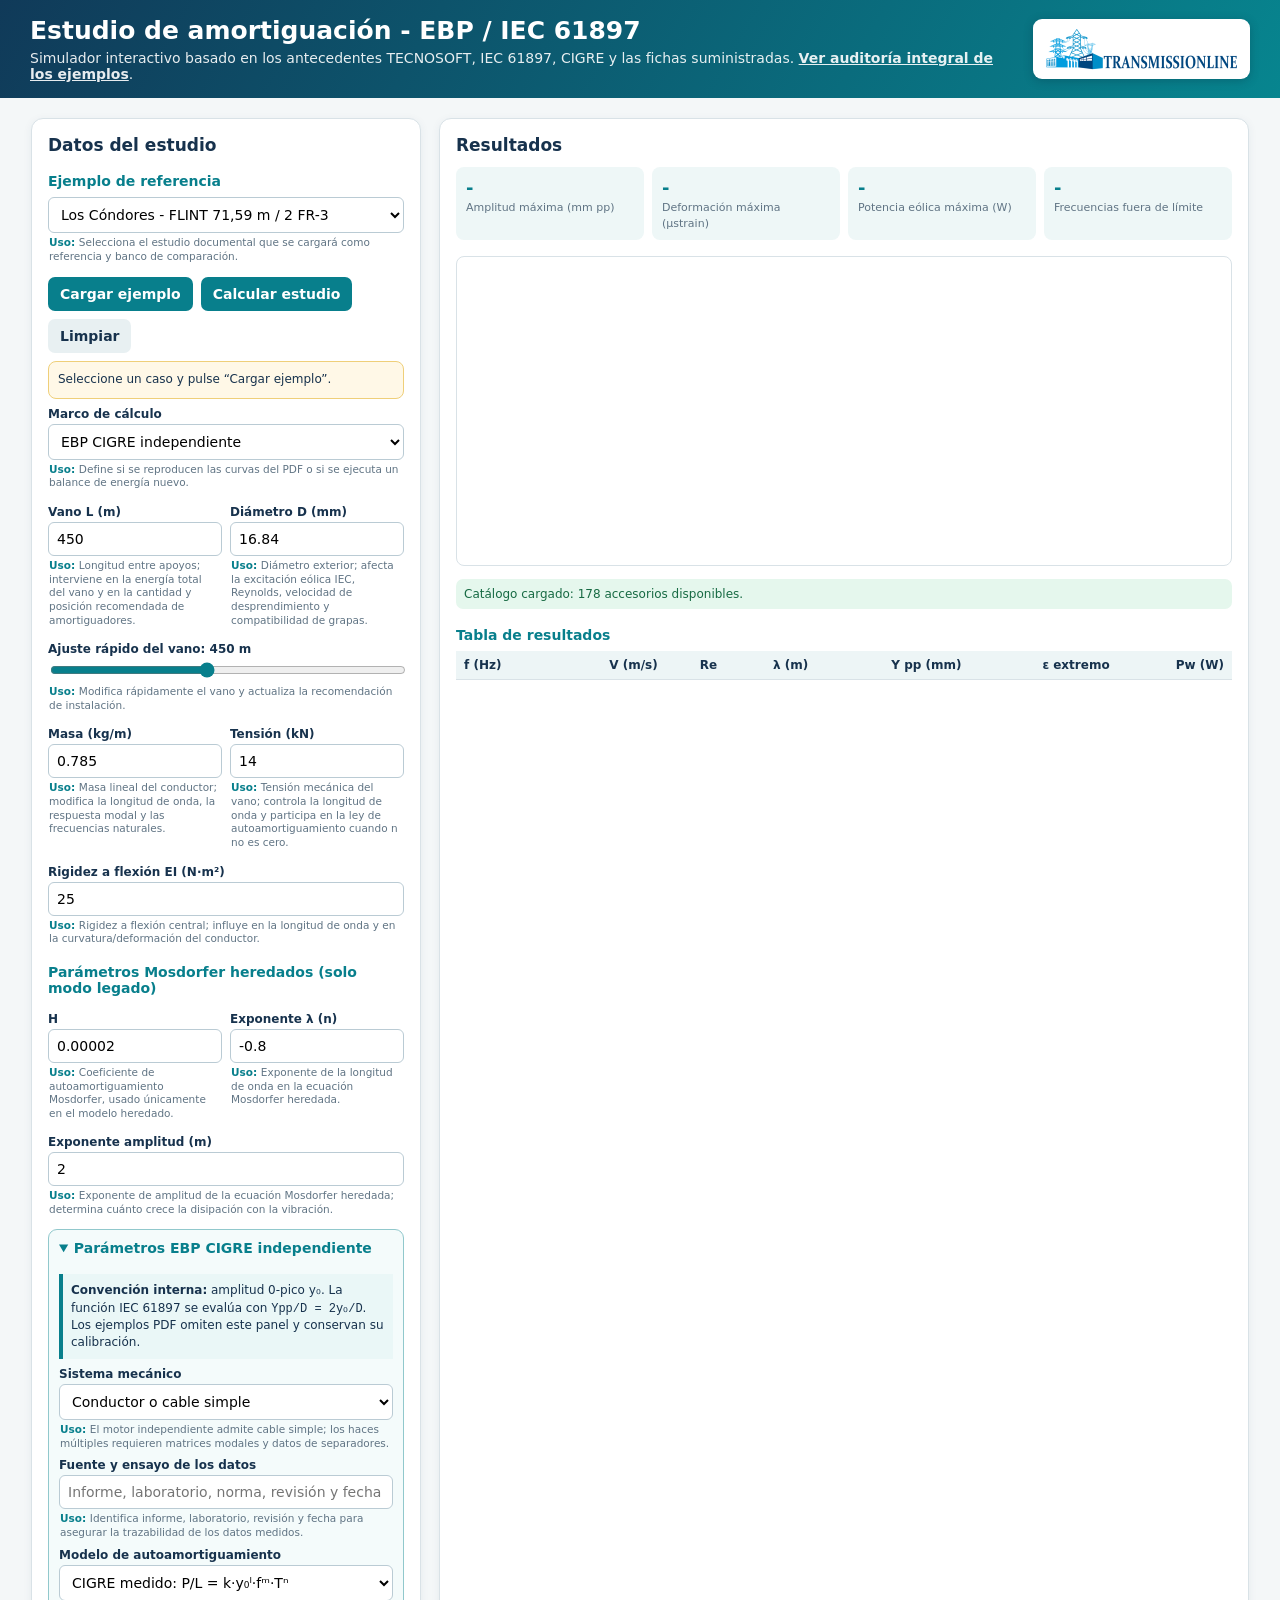
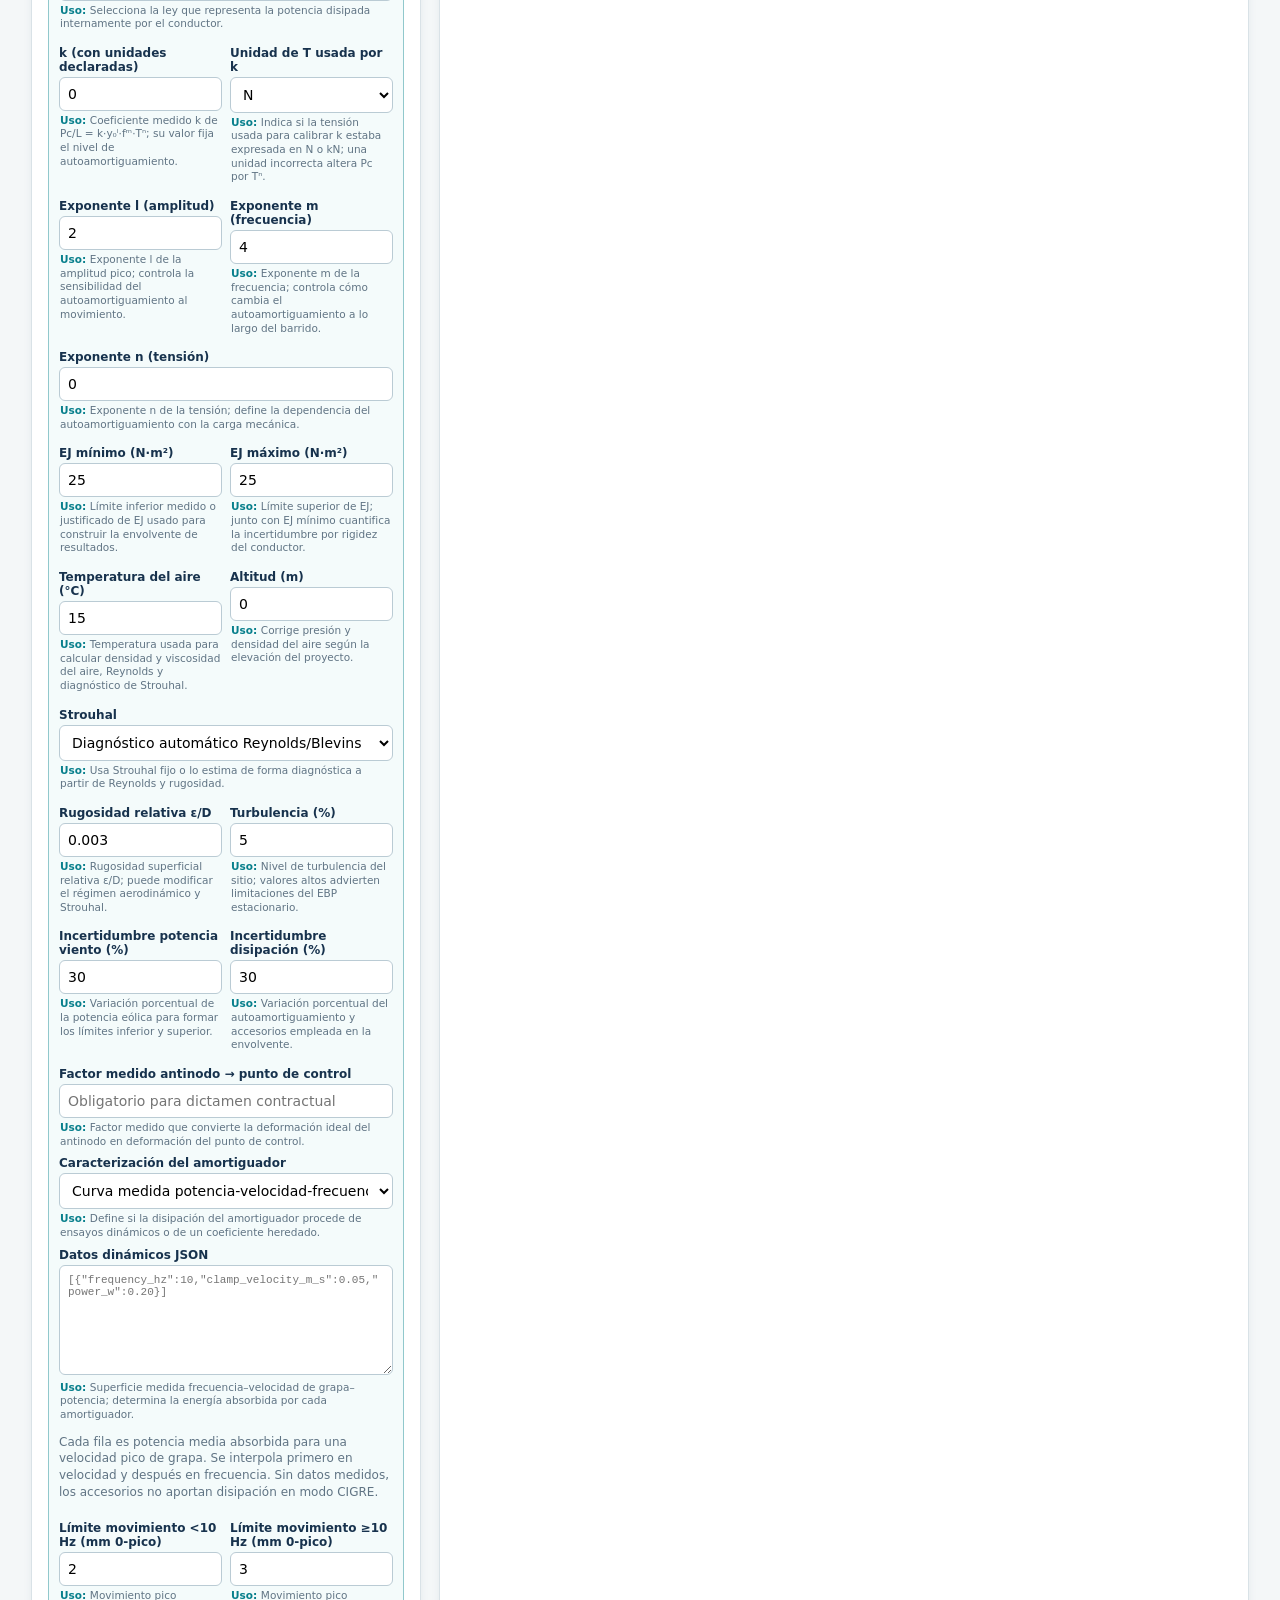
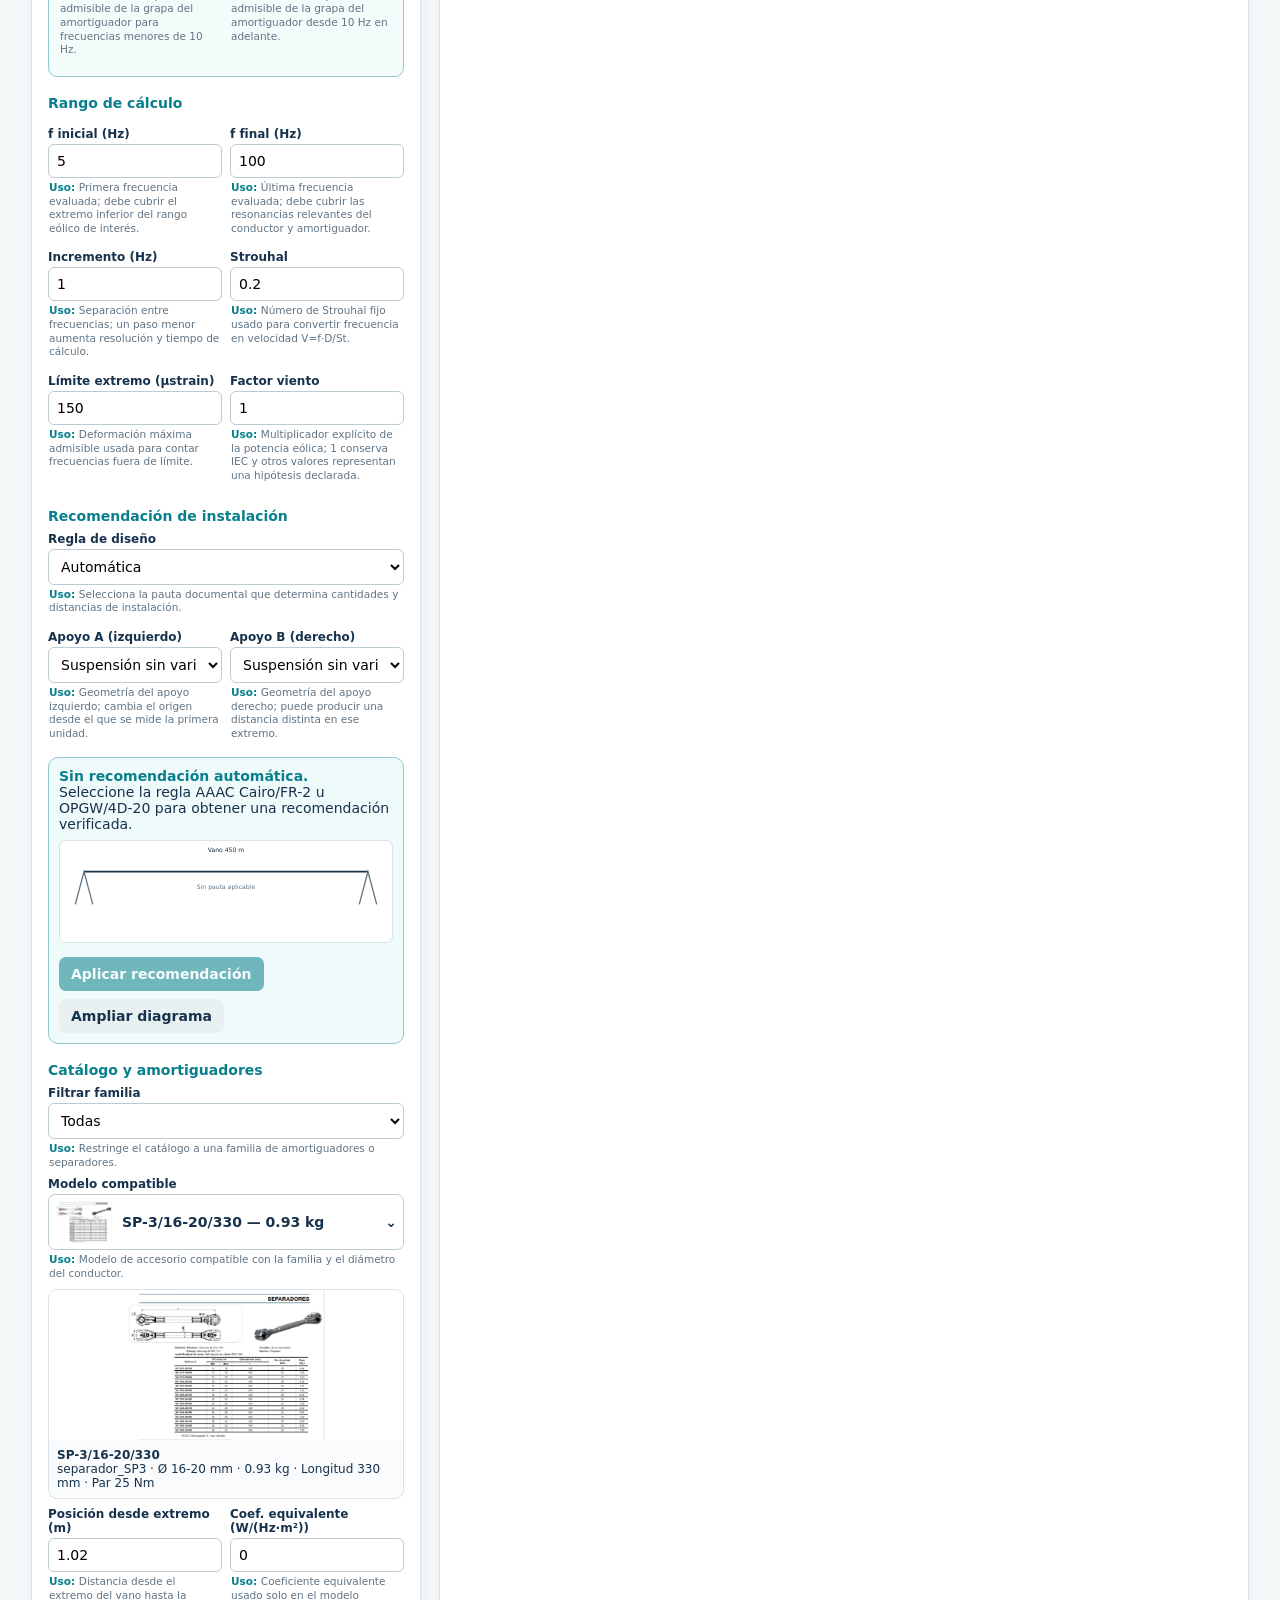
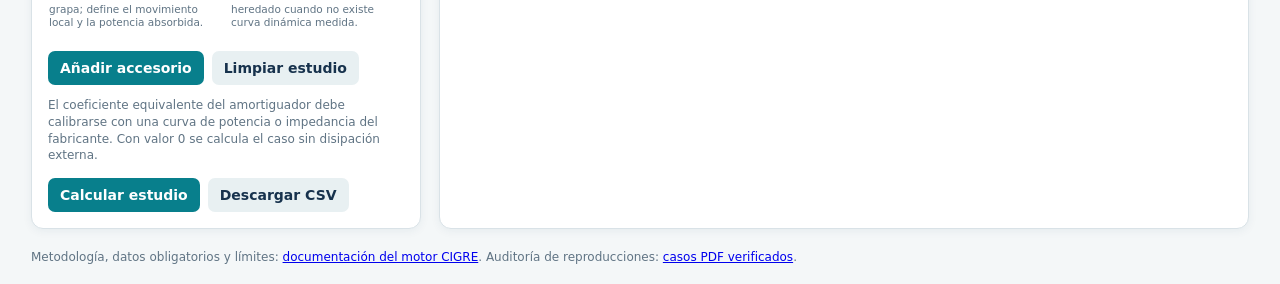
==== index.html @ 7676d9df "Añadir estudios ZTT y SAPREM de julio 2026" ====
<!doctype html>
<html lang="es">
<head>
  <meta charset="utf-8"><meta name="viewport" content="width=device-width,initial-scale=1">
  <link rel="icon" type="image/png" sizes="32x32" href="assets/transmissionline-favicon-100.png">
  <link rel="icon" type="image/png" sizes="192x192" href="assets/transmissionline-favicon-280.png">
  <link rel="apple-touch-icon" href="assets/transmissionline-favicon-280.png">
  <title>Estudio de amortiguación EBP</title>
  <style>
    :root{--ink:#17324d;--accent:#087f8c;--bg:#f4f7f8;--card:#fff;--line:#d9e2e7}*{box-sizing:border-box}body{margin:0;background:var(--bg);color:#17324d;font:14px system-ui,Segoe UI,sans-serif}header{background:linear-gradient(120deg,#103a59,#07858f);color:white;padding:16px 30px}.header-inner{display:flex;align-items:center;justify-content:space-between;gap:24px;max-width:1500px;margin:auto}.header-copy{min-width:0}.brand-link{display:flex;align-items:center;flex:0 0 auto;background:#fff;border-radius:9px;padding:9px 13px;box-shadow:0 2px 10px #06263a44;transition:transform .15s ease}.brand-link:hover{transform:translateY(-1px)}.brand-link img{display:block;width:191px;height:42px;object-fit:contain}h1{margin:0;font-size:25px}header p{margin:5px 0 0;opacity:.9}.wrap{max-width:1250px;margin:20px auto;padding:0 16px}.grid{display:grid;grid-template-columns:390px 1fr;gap:18px}.card{background:var(--card);border:1px solid var(--line);border-radius:12px;padding:16px;box-shadow:0 2px 10px #103a5910}h2{font-size:17px;margin:0 0 12px;color:var(--ink)}h3{font-size:14px;margin:18px 0 8px;color:var(--accent)}label{display:block;font-size:12px;font-weight:600;margin:8px 0 3px}input,select,button,textarea{font:inherit}input,select,textarea{width:100%;padding:8px;border:1px solid #bacbd4;border-radius:6px;background:white}textarea{min-height:110px;resize:vertical;font-family:ui-monospace,Consolas,monospace;font-size:11px}input[type=range]{padding:0;accent-color:var(--accent)}button{border:0;border-radius:7px;background:var(--accent);color:white;padding:9px 12px;cursor:pointer;font-weight:600}button:hover{filter:brightness(.94)}button:disabled{opacity:.55;cursor:not-allowed}button.secondary{background:#e8f0f2;color:var(--ink)}button.danger{background:#b33b45}.row{display:grid;grid-template-columns:1fr 1fr;gap:8px}.actions{display:flex;gap:8px;flex-wrap:wrap;margin-top:14px}.hint{font-size:12px;color:#607484;line-height:1.4}.reference-box{border:1px solid #efcf79;background:#fff8e7;border-radius:8px;padding:9px;margin-top:8px;font-size:12px;line-height:1.45}.engine{margin:12px 0;border:1px solid #91c8cc;border-radius:9px;background:#f4fbfb}.engine>summary{cursor:pointer;padding:10px;font-weight:700;color:#087f8c}.engine-body{padding:0 10px 12px}.engine-note{border-left:4px solid #087f8c;background:#eaf7f7;padding:8px;margin:8px 0;font-size:12px;line-height:1.4}.recommendation{border:1px solid #91c8cc;background:#effafa;border-radius:10px;padding:10px;margin:10px 0}.recommendation svg{display:block;width:100%;height:auto;background:white;border:1px solid var(--line);border-radius:7px}.recommendation strong{color:var(--accent)}.diagram-viewport{overflow:auto;background:white;border:1px solid var(--line);border-radius:7px;margin-top:8px}.diagram-viewport svg{border:0;margin:0;transform-origin:top left}.zoom-dialog{width:min(1100px,96vw);height:min(760px,92vh);border:0;border-radius:12px;padding:14px;box-shadow:0 20px 70px #0007}.zoom-dialog::backdrop{background:#102a3ccc}.zoom-toolbar{display:flex;gap:8px;align-items:center;margin-bottom:10px}.zoom-toolbar span{margin-left:auto;font-weight:700}.zoom-stage{height:calc(100% - 54px);overflow:auto;border:1px solid var(--line);background:#f7fafb}.zoom-stage svg{width:900px;height:auto;transform-origin:top left;background:white}.hidden-select{position:absolute!important;width:1px!important;height:1px!important;overflow:hidden;clip:rect(0,0,0,0);white-space:nowrap}.catalog-picker{position:relative}.catalog-toggle{width:100%;display:flex;align-items:center;gap:9px;text-align:left;background:white;color:var(--ink);border:1px solid #bacbd4;padding:6px}.catalog-toggle img{width:58px;height:42px;object-fit:contain;border-radius:4px;background:#fff}.catalog-toggle span{flex:1;font-weight:600}.catalog-menu{position:absolute;z-index:20;left:0;right:0;top:100%;max-height:330px;overflow:auto;background:white;border:1px solid #9eb4bf;border-radius:8px;box-shadow:0 10px 30px #17324d33;margin-top:4px}.catalog-option{width:100%;display:grid;grid-template-columns:72px 1fr;gap:8px;align-items:center;text-align:left;background:white;color:var(--ink);border-radius:0;border-bottom:1px solid var(--line);padding:7px}.catalog-option:hover{background:#edf7f7}.catalog-option img{width:72px;height:54px;object-fit:contain}.catalog-option small{display:block;color:#607484;font-weight:400}.catalog-preview{margin-top:9px;border:1px solid var(--line);border-radius:9px;overflow:hidden;background:#f9fbfc}.catalog-preview img{display:block;width:100%;height:150px;object-fit:contain;background:white}.catalog-preview div{padding:8px;font-size:12px}.damper{border:1px solid var(--line);border-radius:8px;padding:8px;margin:8px 0}.damper strong{display:block}.damper .row{grid-template-columns:1fr 1fr 32px;align-items:end}.damper button{padding:7px;background:#b33b45}.table-wrap{overflow:auto;max-height:360px}table{border-collapse:collapse;width:100%;font-size:12px}th,td{padding:7px 8px;border-bottom:1px solid var(--line);text-align:right;white-space:nowrap}th:first-child,td:first-child{text-align:left}th{background:#edf5f6;color:var(--ink);position:sticky;top:0}.metrics{display:grid;grid-template-columns:repeat(4,1fr);gap:8px;margin:0 0 16px}.metric{background:#eef7f7;border-radius:8px;padding:10px}.metric b{display:block;font-size:18px;color:#087f8c}.metric span{font-size:11px;color:#607484}.chart{width:100%;height:310px;border:1px solid var(--line);border-radius:8px;background:#fff}.status{font-size:12px;padding:8px;border-radius:7px;background:#fff5dc;color:#76510b;margin-top:10px}.ok{background:#e5f7ed;color:#176a43}.bad{background:#ffe9ea;color:#8d2530}@media(max-width:900px){.header-inner{align-items:flex-start}.brand-link img{width:150px;height:auto}.grid{grid-template-columns:1fr}.metrics{grid-template-columns:repeat(2,1fr)}}@media(max-width:650px){header{padding:14px 16px}.header-inner{flex-direction:column;gap:12px}.brand-link{align-self:flex-start}h1{font-size:21px}}
    .field-help{display:block;margin:3px 1px 7px;color:#607484;font-size:10.5px;font-weight:400;line-height:1.3}.field-help::before{content:"Uso: ";color:#087f8c;font-weight:700}
  </style>
</head>
<body>
<header><div class="header-inner"><div class="header-copy"><h1>Estudio de amortiguación - EBP / IEC 61897</h1><p>Simulador interactivo basado en los antecedentes TECNOSOFT, IEC 61897, CIGRE y las fichas suministradas. <a href="auditoria-ejemplos.html" style="color:white;font-weight:700">Ver auditoría integral de los ejemplos</a>.</p></div><a class="brand-link" href="https://transmissionline.cl/" target="_blank" rel="noopener" aria-label="Visitar Transmission Line"><img src="assets/transmissionline-logo.png" alt="Transmission Line"></a></div></header>
<main class="wrap"><div class="grid">
<section class="card">
  <h2>Datos del estudio</h2>
  <h3>Ejemplo de referencia</h3><select id="preset"><optgroup label="EC-90.0011 Rev.0 - Los Cóndores"><option value="ec0011-flint">Los Cóndores - FLINT 71,59 m / 2 FR-3</option><option value="ec0011-opgw">Los Cóndores - OPGW 72,03 m / 2 4D-20</option></optgroup><optgroup label="EC-90.0013 Rev.0 / AB - OPGW Ø12,8"><option value="opgw128-undamped">OPGW 12,8 - sin amortiguadores</option><option value="opgw128-250">OPGW 12,8 - vano 250 m / 2 4D-20</option><option value="opgw128-500">OPGW 12,8 - vano 500 m / 4 4D-20</option><option value="opgw128-schedule-rev0">OPGW 12,8 - Rev.0 / programa de 11 vanos</option><option value="opgw128-schedule">OPGW 12,8 - AB / programa de 5 vanos</option></optgroup><optgroup label="EA26-071314 - OPGW ZTT Ø13,4"><option value="monteaguila13-undamped">EA26-071314 - sin amortiguadores</option><option value="monteaguila13-207.3">EA26-071314 - vano 207,3 m / pauta instalada</option></optgroup><optgroup label="EA26-071313 - OPGW DNO-150172 Ø16,4"><option value="monteaguila-undamped">EA26-071313 - sin amortiguadores</option><option value="monteaguila-112">EA26-071313 - vano 112 m / pauta instalada</option></optgroup><optgroup label="EA26-071312 - Alumoweld 7N°8"><option value="ea26-071312">EA26-071312 - sin amortiguadores</option></optgroup><optgroup label="EA26-071311 - AAAC 1400 MCM dúplex"><option value="ea26-no-stockbridge">EA26-071311 - separadores, sin Stockbridge</option><option value="ea26-215">EA26-071311 - vano 215 m / sistema completo</option></optgroup><optgroup label="EC-90.0014 Rev.0 - AAAC FLINT"><option value="flint-undamped">FLINT - sin amortiguadores</option><option value="flint-350">FLINT - 350 m / 2 FR-3</option><option value="flint-schedule">FLINT - programa real de 35 vanos</option></optgroup><optgroup label="AAAC Cairo"><option value="cairo-undamped">AAAC Cairo - sin amortiguadores</option><option value="cairo-300">AAAC Cairo - 300 m / 2 FR-2</option><option value="cairo-550">AAAC Cairo - 550 m / 4 FR-2</option></optgroup><optgroup label="EA16-042811 - OPGW 14,3 mm"><option value="ea16-undamped">EA16 - condición sin amortiguadores</option><option value="ea16-350">EA16 - vano 350 m / suspensión-suspensión</option><option value="ea16-700">EA16 - vano 700 m / suspensión-suspensión</option><option value="ea16-1000">EA16 - vano 1000 m / suspensión-suspensión</option></optgroup></select><div class="actions"><button type="button" id="loadPreset" disabled>Cargar ejemplo</button><button type="button" id="calcTop">Calcular estudio</button><button type="button" class="secondary" id="clearTop">Limpiar</button></div><div id="referenceInfo" class="reference-box">Seleccione un caso y pulse “Cargar ejemplo”.</div>
  <label>Marco de cálculo</label><select id="analysisMode"><option value="reference">Reproducción calibrada del PDF</option><option value="cigre" selected>EBP CIGRE independiente</option><option value="legacy">Modelo preliminar IEC/Mosdorfer</option></select>
  <div class="row"><div><label>Vano L (m)</label><input id="span" type="number" value="450" step="0.01"></div><div><label>Diámetro D (mm)</label><input id="diam" type="number" value="16.84" step="0.01"></div></div>
  <label>Ajuste rápido del vano: <span id="spanValue">450 m</span></label><input id="spanSlider" type="range" min="20" max="1000" step="1" value="450">
  <div class="row"><div><label>Masa (kg/m)</label><input id="mass" type="number" value="0.785" step="0.0001"></div><div><label>Tensión (kN)</label><input id="tension" type="number" value="14" step="0.01"></div></div>
  <label>Rigidez a flexión EI (N·m²)</label><input id="ei" type="number" value="25" step="0.01">
  <h3>Parámetros Mosdorfer heredados (solo modo legado)</h3>
  <div class="row"><div><label>H</label><input id="H" type="number" value="0.00002" step="any"></div><div><label>Exponente λ (n)</label><input id="sdn" type="number" value="-0.8" step="0.01"></div></div>
  <label>Exponente amplitud (m)</label><input id="sdm" type="number" value="2" step="0.01">
  <details class="engine" id="cigrePanel" open><summary>Parámetros EBP CIGRE independiente</summary><div class="engine-body">
    <div class="engine-note"><strong>Convención interna:</strong> amplitud 0-pico <code>y₀</code>. La función IEC 61897 se evalúa con <code>Ypp/D = 2y₀/D</code>. Los ejemplos PDF omiten este panel y conservan su calibración.</div>
    <label>Sistema mecánico</label><select id="cigreSystemType"><option value="single" selected>Conductor o cable simple</option><option value="bundle">Haz múltiple (requiere matriz modal)</option></select>
    <label>Fuente y ensayo de los datos</label><input id="cigreSource" type="text" placeholder="Informe, laboratorio, norma, revisión y fecha">
    <label>Modelo de autoamortiguamiento</label><select id="selfDampingMode"><option value="cigre" selected>CIGRE medido: P/L = k·y₀ˡ·fᵐ·Tⁿ</option><option value="mosdorfer">Mosdorfer heredado (solo trazabilidad)</option></select>
    <div class="row"><div><label>k (con unidades declaradas)</label><input id="cigreK" type="number" value="0" step="any"></div><div><label>Unidad de T usada por k</label><select id="cigreTUnit"><option value="N">N</option><option value="kN">kN</option></select></div></div>
    <div class="row"><div><label>Exponente l (amplitud)</label><input id="cigreL" type="number" value="2" step="0.01"></div><div><label>Exponente m (frecuencia)</label><input id="cigreM" type="number" value="4" step="0.01"></div></div>
    <label>Exponente n (tensión)</label><input id="cigreN" type="number" value="0" step="0.01">
    <div class="row"><div><label>EJ mínimo (N·m²)</label><input id="eiMin" type="number" value="25" step="1"></div><div><label>EJ máximo (N·m²)</label><input id="eiMax" type="number" value="25" step="1"></div></div>
    <div class="row"><div><label>Temperatura del aire (°C)</label><input id="airTemp" type="number" value="15" step="1"></div><div><label>Altitud (m)</label><input id="altitude" type="number" value="0" min="0" step="10"></div></div>
    <label>Strouhal</label><select id="stMode"><option value="fixed">Fijo ingresado arriba</option><option value="auto" selected>Diagnóstico automático Reynolds/Blevins</option></select>
    <div class="row"><div><label>Rugosidad relativa ε/D</label><input id="roughness" type="number" value="0.003" min="0" step="0.0001"></div><div><label>Turbulencia (%)</label><input id="turbulence" type="number" value="5" min="0" step="0.5"></div></div>
    <div class="row"><div><label>Incertidumbre potencia viento (%)</label><input id="windUncertainty" type="number" value="30" min="0" max="90"></div><div><label>Incertidumbre disipación (%)</label><input id="dampingUncertainty" type="number" value="30" min="0" max="90"></div></div>
    <label>Factor medido antinodo → punto de control</label><input id="strainTransfer" type="number" placeholder="Obligatorio para dictamen contractual" min="0" step="any">
    <label>Caracterización del amortiguador</label><select id="damperDataMode"><option value="measured" selected>Curva medida potencia-velocidad-frecuencia</option><option value="legacy">Coeficiente equivalente heredado</option></select>
    <label>Datos dinámicos JSON</label><textarea id="damperDynamicData" spellcheck="false" placeholder='[{"frequency_hz":10,"clamp_velocity_m_s":0.05,"power_w":0.20}]'></textarea>
    <p class="hint">Cada fila es potencia media absorbida para una velocidad pico de grapa. Se interpola primero en velocidad y después en frecuencia. Sin datos medidos, los accesorios no aportan disipación en modo CIGRE.</p>
    <div class="row"><div><label>Límite movimiento &lt;10 Hz (mm 0-pico)</label><input id="motionLimitLow" type="number" value="2" min="0" step="0.1"></div><div><label>Límite movimiento ≥10 Hz (mm 0-pico)</label><input id="motionLimitHigh" type="number" value="3" min="0" step="0.1"></div></div>
  </div></details>
  <h3>Rango de cálculo</h3>
  <div class="row"><div><label>f inicial (Hz)</label><input id="fmin" type="number" value="5" step="0.1"></div><div><label>f final (Hz)</label><input id="fmax" type="number" value="100" step="0.1"></div></div>
  <div class="row"><div><label>Incremento (Hz)</label><input id="fstep" type="number" value="1" step="0.1"></div><div><label>Strouhal</label><input id="st" type="number" value="0.2" step="0.01"></div></div>
  <div class="row"><div><label>Límite extremo (µstrain)</label><input id="limitEnd" type="number" value="150"></div><div><label>Factor viento</label><input id="windFactor" type="number" value="1" step="0.1"></div></div>
  <h3>Recomendación de instalación</h3><label>Regla de diseño</label><select id="recommendationRule"><option value="auto">Automática</option><option value="opgw128">EC-90.0013 AB / OPGW 12,8 / 4D-20</option><option value="monteaguila13">EA26-071314 / OPGW 13,4 / AMG-050926</option><option value="monteaguila">EA26-071313 / OPGW 16,4 / AMG-091526</option><option value="alumoweld">EA26-071312 / Alumoweld / AMG-030513 opcional</option><option value="ea26">EA26-071311 / dúplex / SPA400DA35 + AMG-152440</option><option value="flint">EC-90.0014 / AAAC FLINT / FR-3</option><option value="ea16">EA16-042811 / AMG-091526</option><option value="cairo">AAAC Cairo / FR-2</option><option value="opgw">OPGW / 4D-20</option></select><div class="row"><div><label>Apoyo A (izquierdo)</label><select id="supportType"><option value="suspension">Suspensión sin varillas</option><option value="suspension_rods">Suspensión con varillas</option><option value="tension">Amarre preformado</option></select></div><div><label>Apoyo B (derecho)</label><select id="supportTypeB"><option value="suspension">Suspensión sin varillas</option><option value="suspension_rods">Suspensión con varillas</option><option value="tension">Amarre preformado</option></select></div></div><div class="recommendation"><div id="recommendationText">Seleccione una regla válida.</div><div class="diagram-viewport"><svg id="installationDiagram" viewBox="0 0 760 230" role="img" aria-label="Diagrama recomendado de amortiguadores"></svg></div><div class="actions"><button type="button" id="applyRecommendation">Aplicar recomendación</button><button type="button" class="secondary" id="openDiagramZoom">Ampliar diagrama</button></div></div>
  <h3>Catálogo y amortiguadores</h3>
  <label>Filtrar familia</label><select id="family"><option value="">Todas</option></select>
  <label>Modelo compatible</label>
  <div class="catalog-picker"><select id="catalog" class="hidden-select" aria-label="Modelo compatible"></select><button type="button" id="catalogToggle" class="catalog-toggle" aria-expanded="false"><img id="catalogToggleImage" alt=""><span id="catalogToggleText">Cargando catálogo...</span>⌄</button><div id="catalogMenu" class="catalog-menu" hidden></div></div>
  <div class="catalog-preview"><img id="catalogImage" alt="Imagen del accesorio seleccionado"><div id="catalogInfo">Cargando catálogo...</div></div>
  <div class="row"><div><label>Posición desde extremo (m)</label><input id="pos" type="number" value="1.02" step="0.01"></div><div><label>Coef. equivalente (W/(Hz·m²))</label><input id="dcoef" type="number" value="0" step="any"></div></div>
  <div class="actions"><button type="button" id="add">Añadir accesorio</button><button type="button" class="secondary" id="clear">Limpiar estudio</button></div>
  <div id="dampers"></div>
  <p class="hint">El coeficiente equivalente del amortiguador debe calibrarse con una curva de potencia o impedancia del fabricante. Con valor 0 se calcula el caso sin disipación externa.</p>
  <div class="actions"><button type="button" id="calc">Calcular estudio</button><button type="button" class="secondary" id="download">Descargar CSV</button></div>
</section>
<section class="card">
  <h2>Resultados</h2><div class="metrics"><div class="metric"><b id="maxAmp">-</b><span id="maxAmpLabel">Amplitud máxima (mm pp)</span></div><div class="metric"><b id="maxStrain">-</b><span id="maxStrainLabel">Deformación máxima (µstrain)</span></div><div class="metric"><b id="maxWind">-</b><span id="maxWindLabel">Potencia eólica máxima (W)</span></div><div class="metric"><b id="fails">-</b><span>Frecuencias fuera de límite</span></div></div>
  <canvas id="chart" class="chart"></canvas><div id="chartLegend" class="hint" style="margin-top:7px"></div><div id="status" class="status">Introduzca los datos y pulse “Calcular estudio”.</div>
  <h3>Tabla de resultados</h3><div class="table-wrap"><table><thead id="resultHead"><tr><th>f (Hz)</th><th>V (m/s)</th><th>Re</th><th>λ (m)</th><th>Y pp (mm)</th><th>ε extremo</th><th>Pw (W)</th></tr></thead><tbody id="results"></tbody></table></div>
</section></div></main>
  <dialog id="diagramDialog" class="zoom-dialog"><div class="zoom-toolbar"><button type="button" id="zoomOut" class="secondary">−</button><button type="button" id="zoomReset" class="secondary">100%</button><button type="button" id="zoomIn">+</button><span id="zoomLevel">100%</span><button type="button" id="closeDiagram" class="danger">Cerrar</button></div><div id="zoomStage" class="zoom-stage"></div></dialog>
  <p class="hint" style="max-width:1250px;margin:0 auto 20px;padding:0 16px">Metodología, datos obligatorios y límites: <a href="MODELO_CIGRE.md" target="_blank" rel="noopener">documentación del motor CIGRE</a>. Auditoría de reproducciones: <a href="auditoria-ejemplos.html">casos PDF verificados</a>.</p>
  <script src="app.js?v=20260722-51"></script>
</body></html>
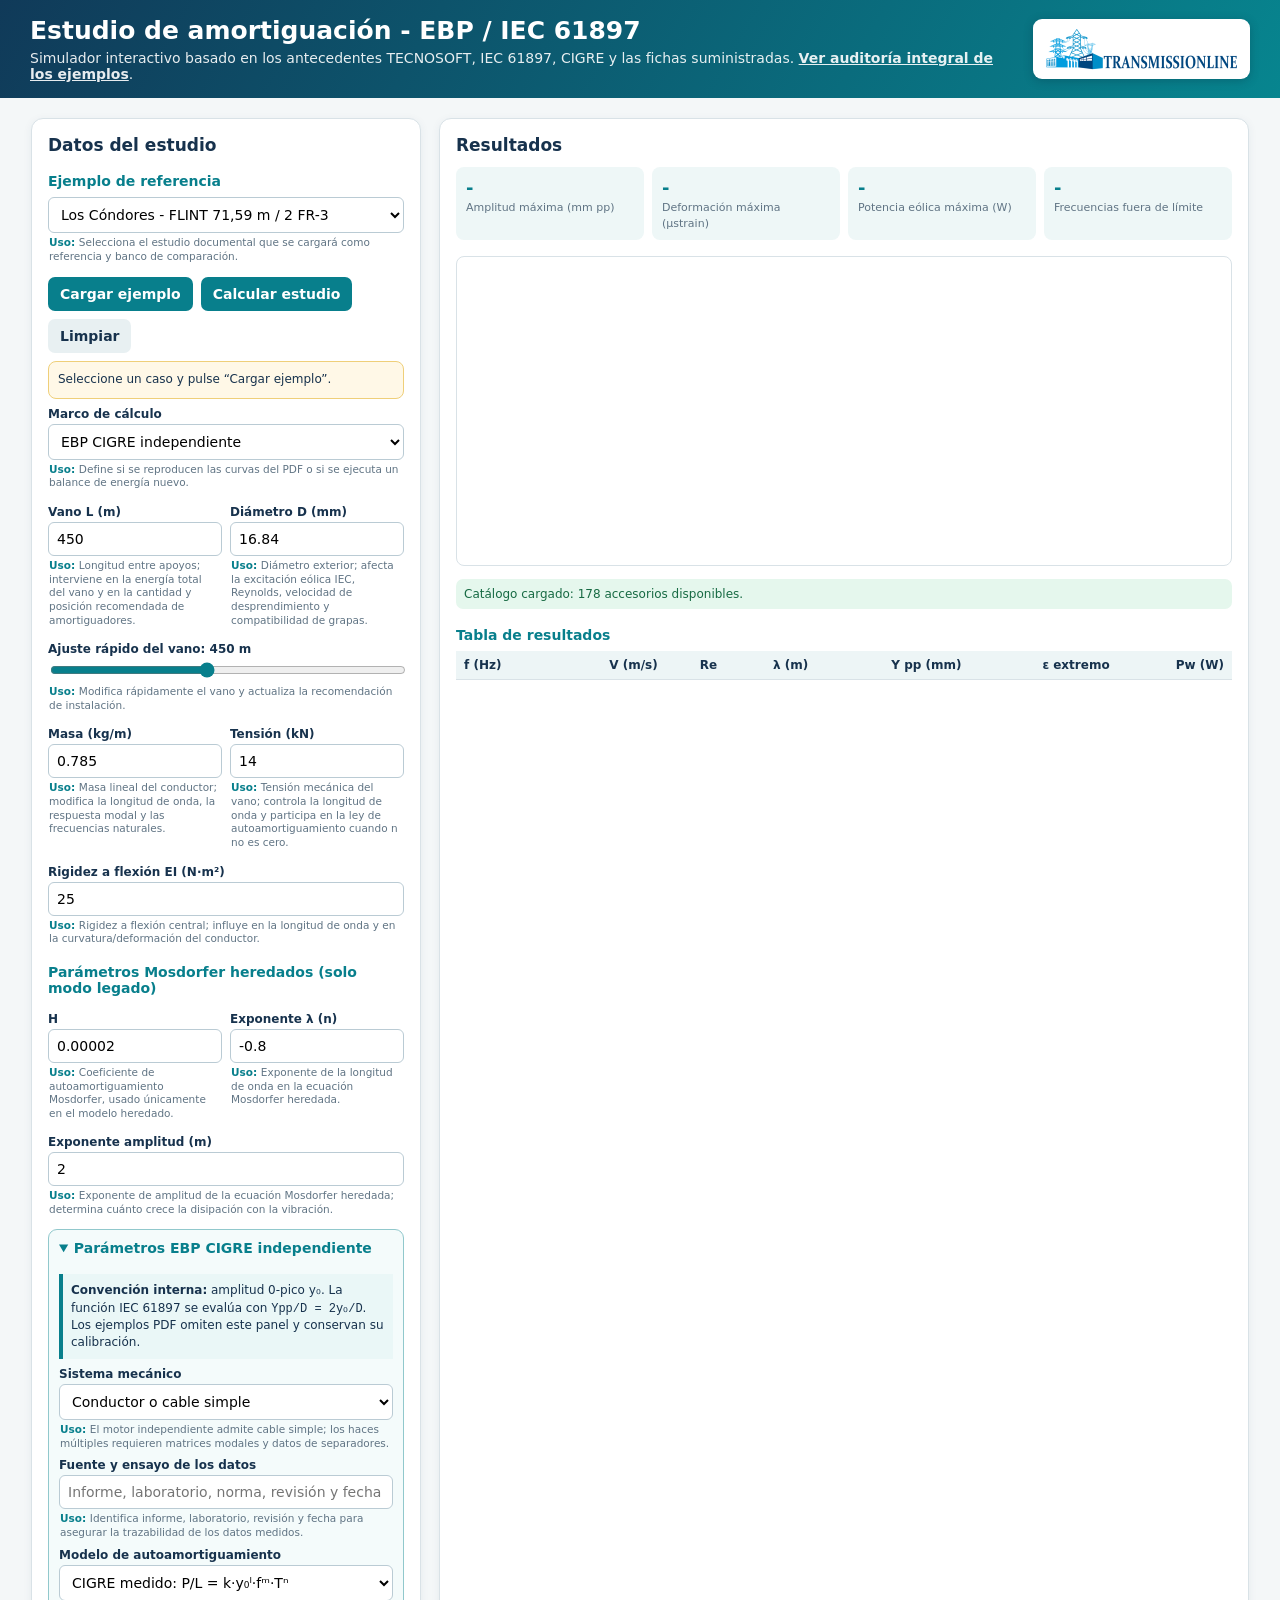
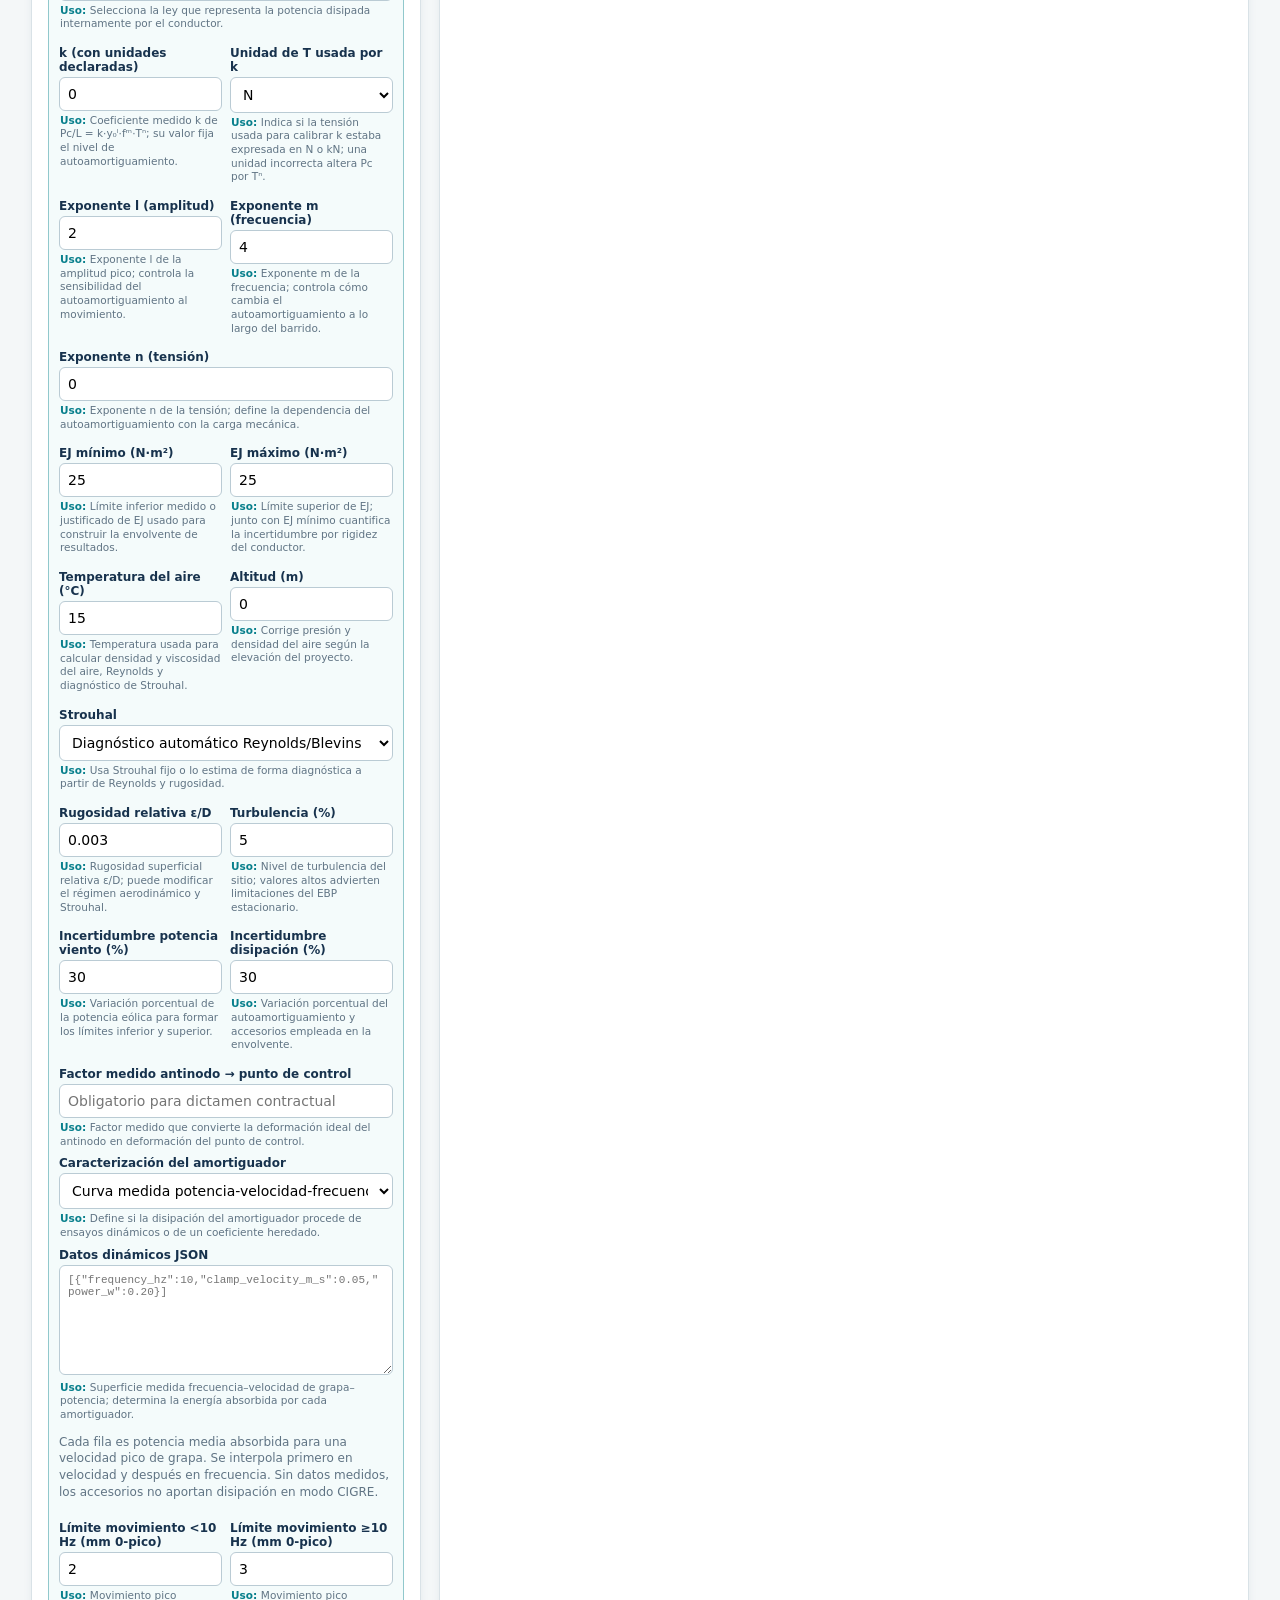
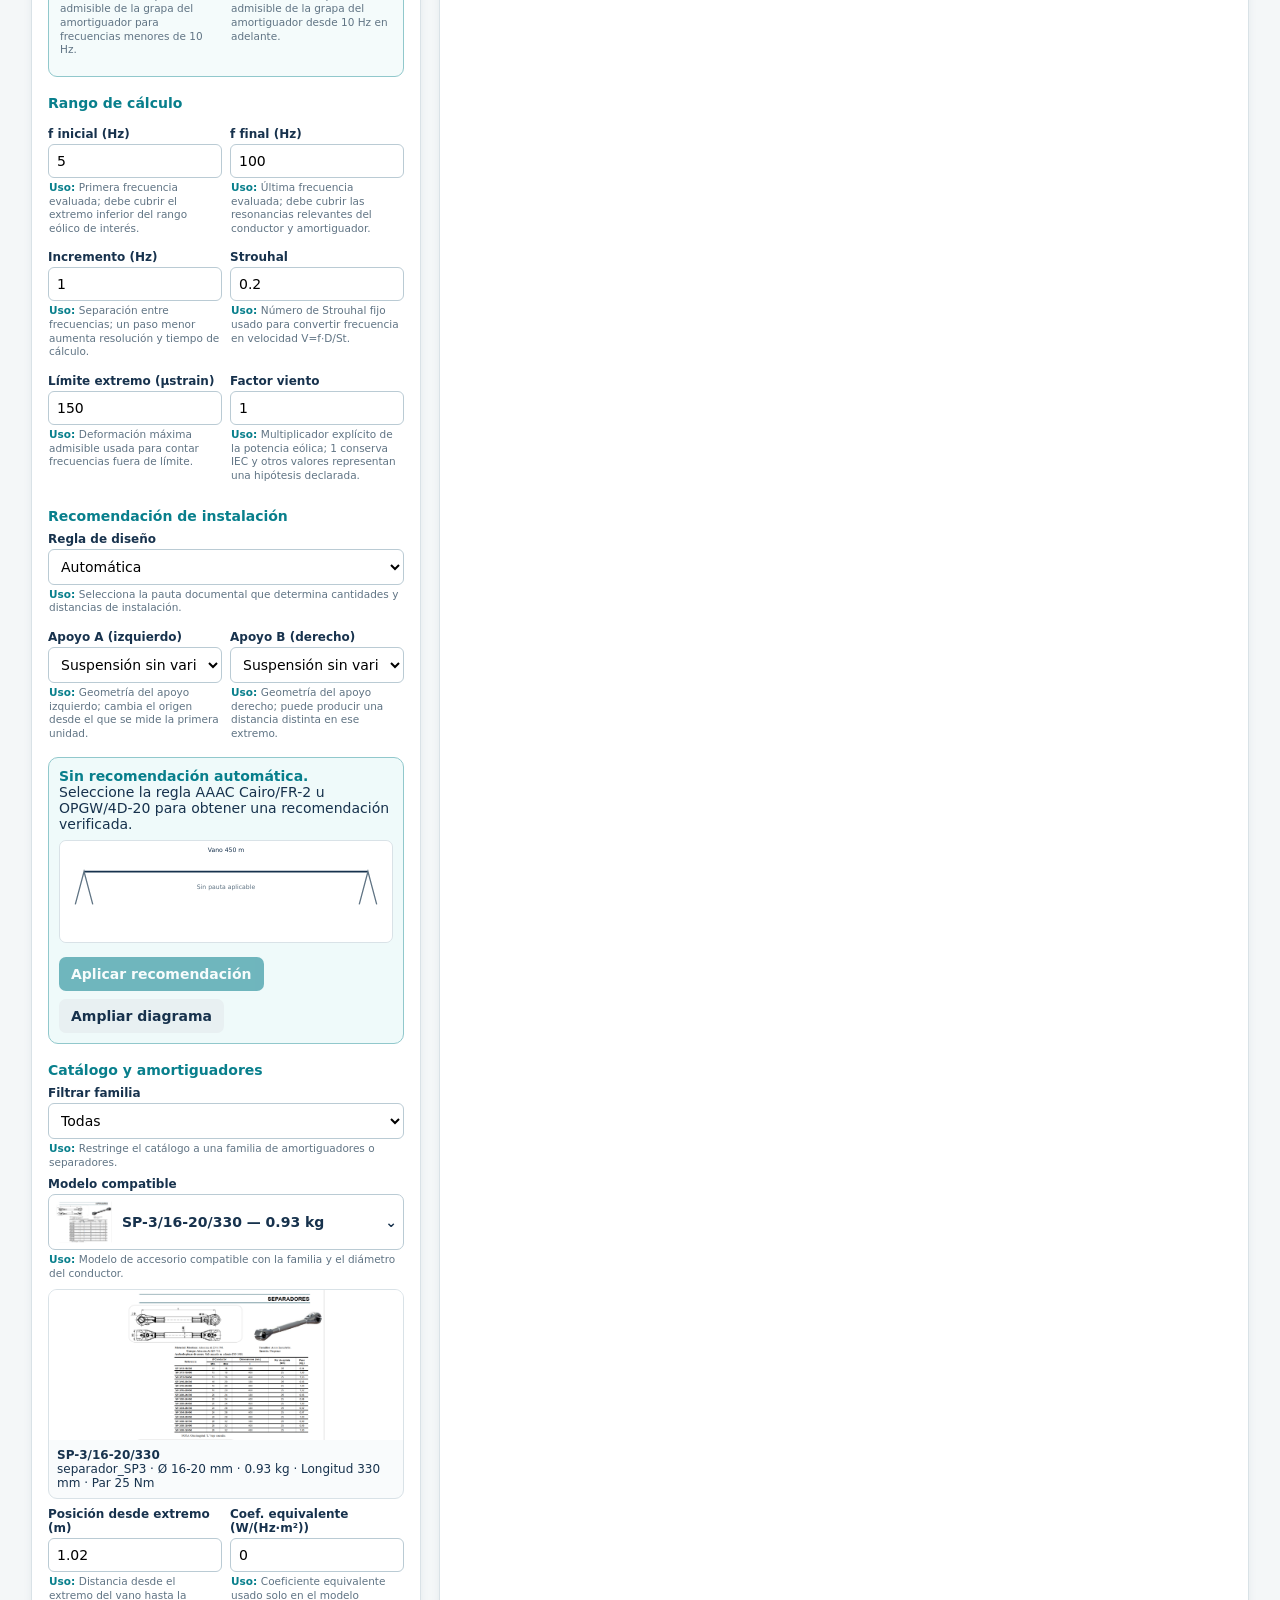
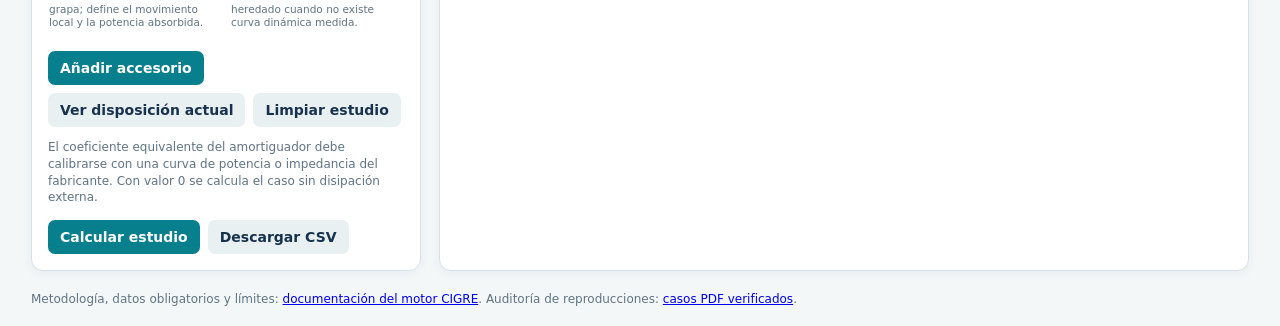
==== commit 86834279: "Mostrar disposición manual de amortiguadores" ====
--- a/index.html
+++ b/index.html
@@ -55,7 +55,7 @@
   <div class="catalog-picker"><select id="catalog" class="hidden-select" aria-label="Modelo compatible"></select><button type="button" id="catalogToggle" class="catalog-toggle" aria-expanded="false"><img id="catalogToggleImage" alt=""><span id="catalogToggleText">Cargando catálogo...</span>⌄</button><div id="catalogMenu" class="catalog-menu" hidden></div></div>
   <div class="catalog-preview"><img id="catalogImage" alt="Imagen del accesorio seleccionado"><div id="catalogInfo">Cargando catálogo...</div></div>
   <div class="row"><div><label>Posición desde extremo (m)</label><input id="pos" type="number" value="1.02" step="0.01"></div><div><label>Coef. equivalente (W/(Hz·m²))</label><input id="dcoef" type="number" value="0" step="any"></div></div>
-  <div class="actions"><button type="button" id="add">Añadir accesorio</button><button type="button" class="secondary" id="clear">Limpiar estudio</button></div>
+  <div class="actions"><button type="button" id="add">Añadir accesorio</button><button type="button" class="secondary" id="openActualDiagram">Ver disposición actual</button><button type="button" class="secondary" id="clear">Limpiar estudio</button></div>
   <div id="dampers"></div>
   <p class="hint">El coeficiente equivalente del amortiguador debe calibrarse con una curva de potencia o impedancia del fabricante. Con valor 0 se calcula el caso sin disipación externa.</p>
   <div class="actions"><button type="button" id="calc">Calcular estudio</button><button type="button" class="secondary" id="download">Descargar CSV</button></div>
@@ -67,5 +67,5 @@
 </section></div></main>
   <dialog id="diagramDialog" class="zoom-dialog"><div class="zoom-toolbar"><button type="button" id="zoomOut" class="secondary">−</button><button type="button" id="zoomReset" class="secondary">100%</button><button type="button" id="zoomIn">+</button><span id="zoomLevel">100%</span><button type="button" id="closeDiagram" class="danger">Cerrar</button></div><div id="zoomStage" class="zoom-stage"></div></dialog>
   <p class="hint" style="max-width:1250px;margin:0 auto 20px;padding:0 16px">Metodología, datos obligatorios y límites: <a href="MODELO_CIGRE.md" target="_blank" rel="noopener">documentación del motor CIGRE</a>. Auditoría de reproducciones: <a href="auditoria-ejemplos.html">casos PDF verificados</a>.</p>
-  <script src="app.js?v=20260722-51"></script>
+  <script src="app.js?v=20260722-52"></script>
 </body></html>
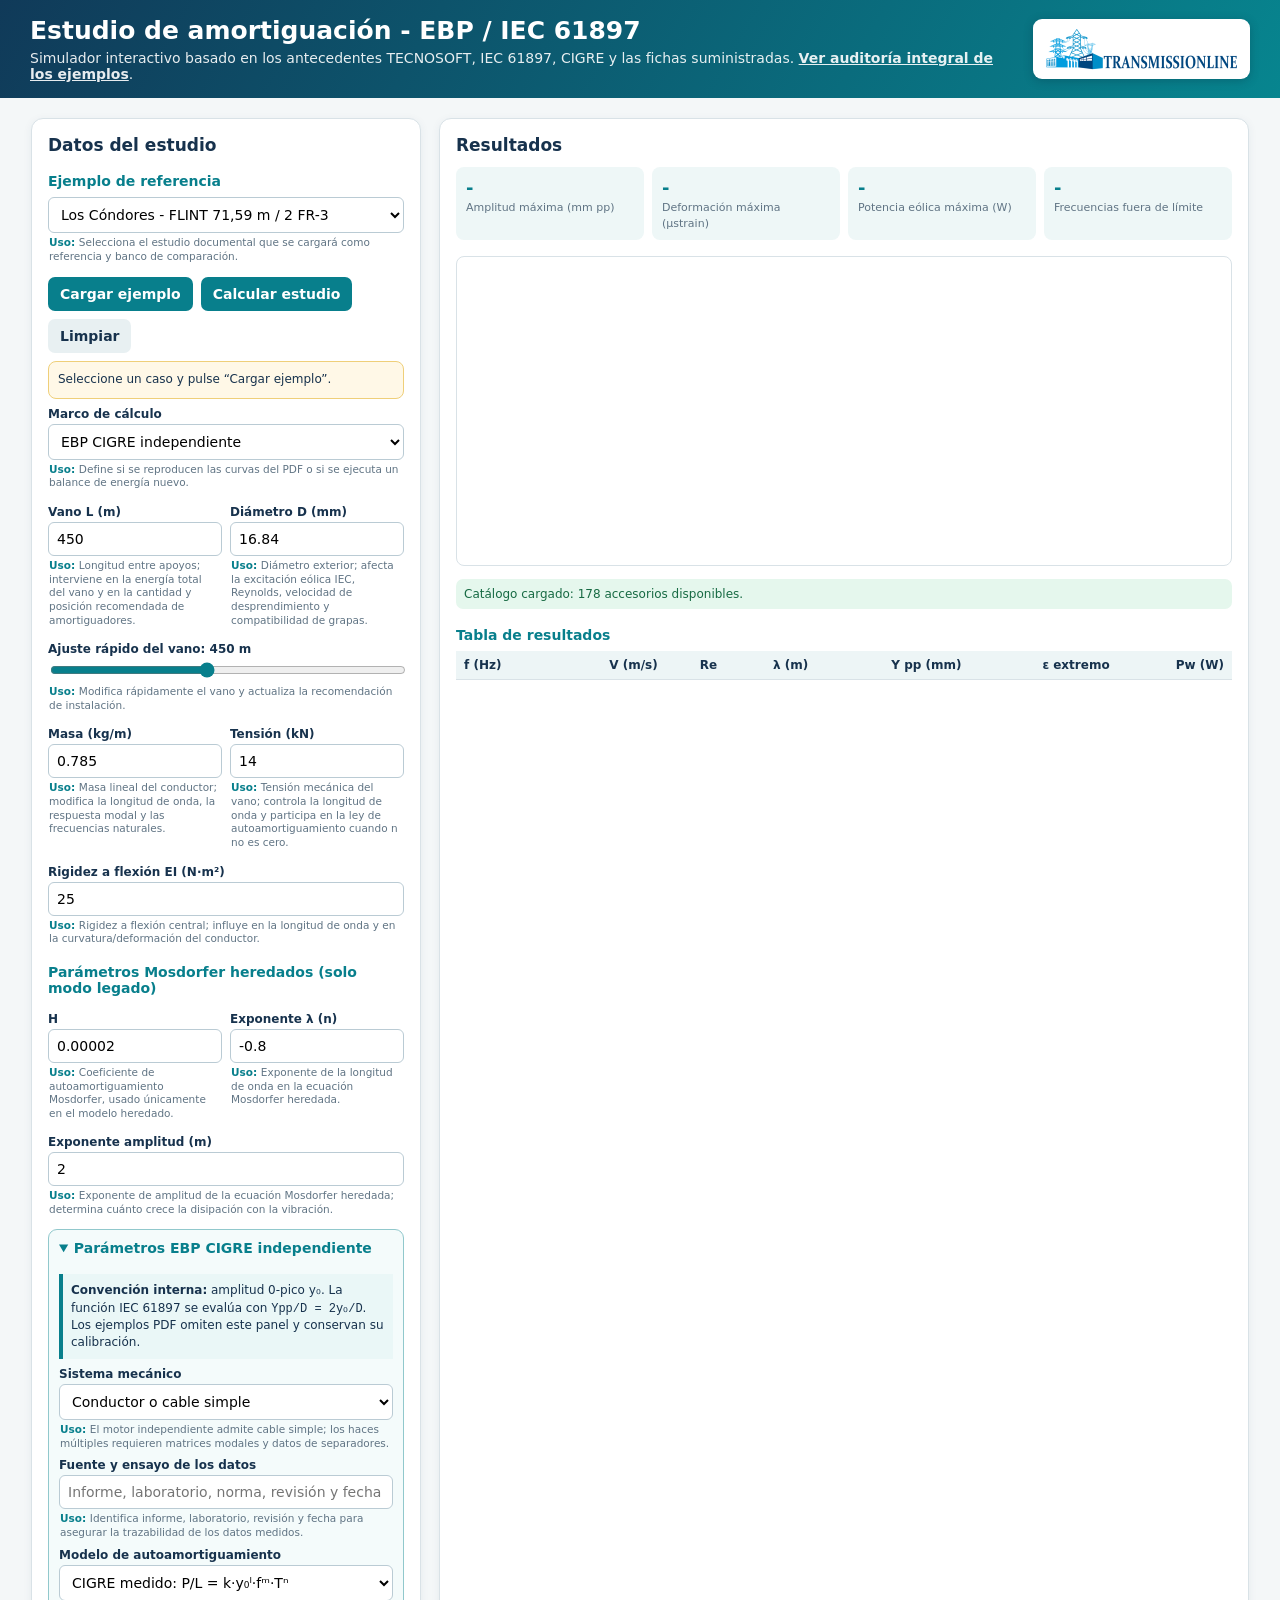
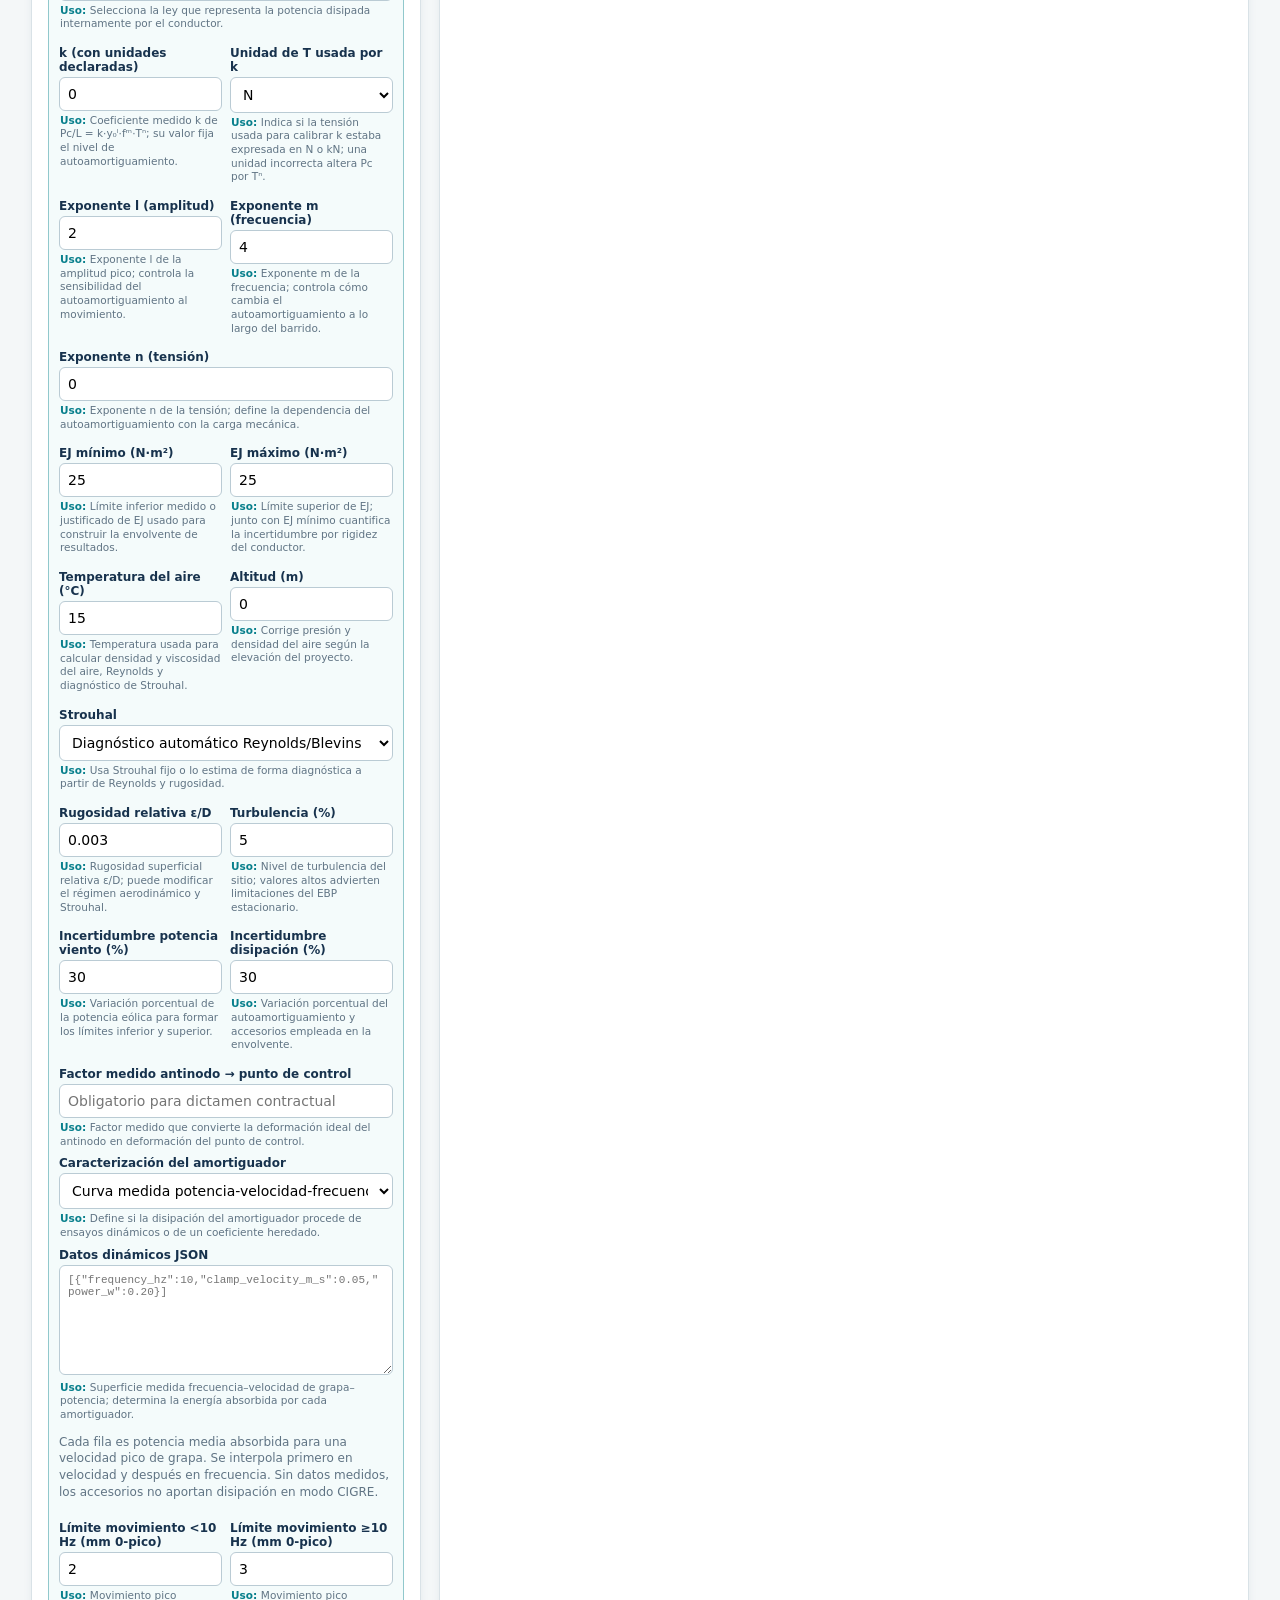
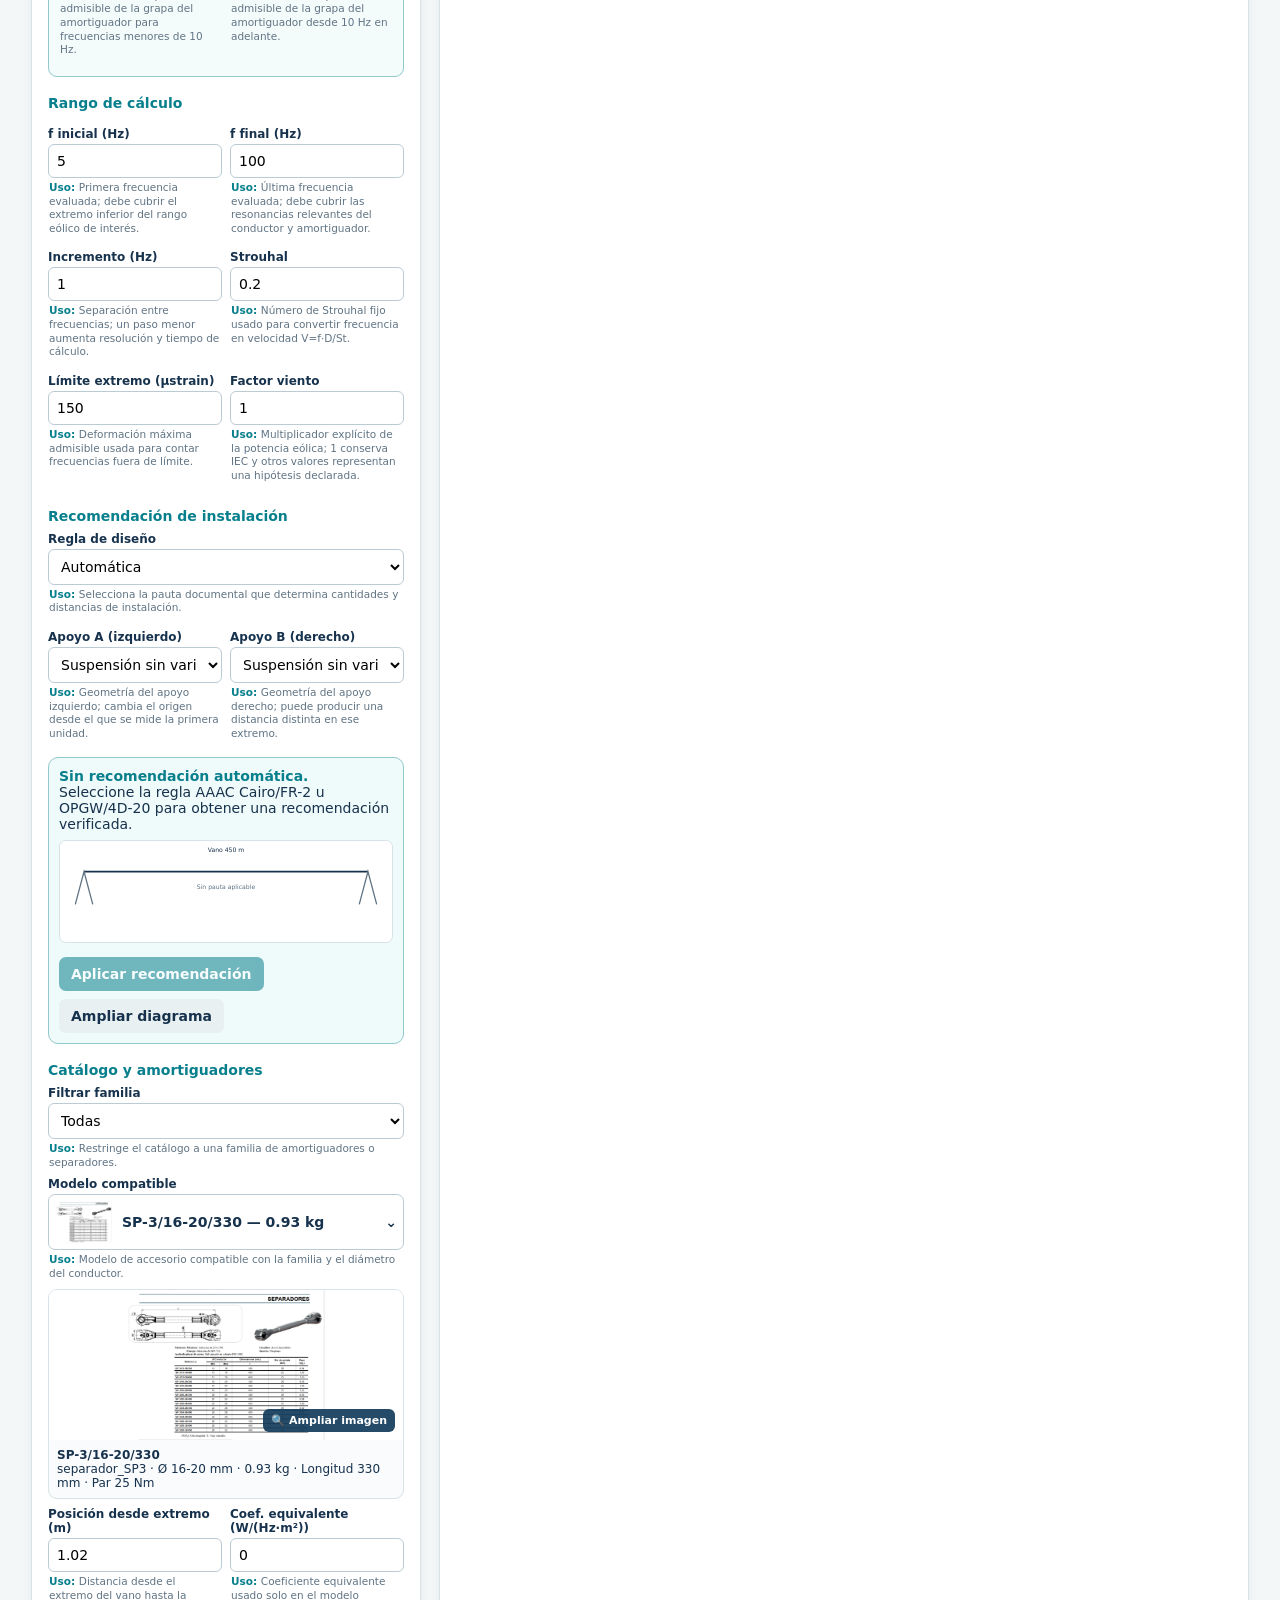
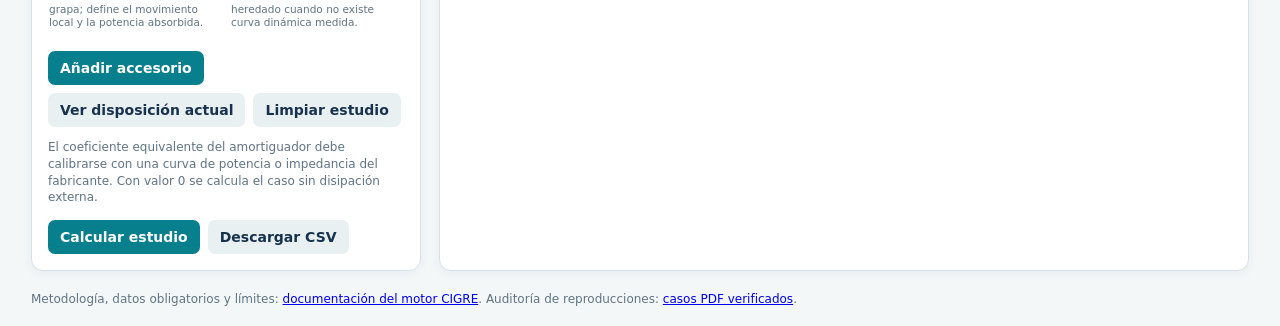
==== commit 33b92328: "Añadir zoom a las fichas del catálogo" ====
--- a/index.html
+++ b/index.html
@@ -7,7 +7,7 @@
   <link rel="apple-touch-icon" href="assets/transmissionline-favicon-280.png">
   <title>Estudio de amortiguación EBP</title>
   <style>
-    :root{--ink:#17324d;--accent:#087f8c;--bg:#f4f7f8;--card:#fff;--line:#d9e2e7}*{box-sizing:border-box}body{margin:0;background:var(--bg);color:#17324d;font:14px system-ui,Segoe UI,sans-serif}header{background:linear-gradient(120deg,#103a59,#07858f);color:white;padding:16px 30px}.header-inner{display:flex;align-items:center;justify-content:space-between;gap:24px;max-width:1500px;margin:auto}.header-copy{min-width:0}.brand-link{display:flex;align-items:center;flex:0 0 auto;background:#fff;border-radius:9px;padding:9px 13px;box-shadow:0 2px 10px #06263a44;transition:transform .15s ease}.brand-link:hover{transform:translateY(-1px)}.brand-link img{display:block;width:191px;height:42px;object-fit:contain}h1{margin:0;font-size:25px}header p{margin:5px 0 0;opacity:.9}.wrap{max-width:1250px;margin:20px auto;padding:0 16px}.grid{display:grid;grid-template-columns:390px 1fr;gap:18px}.card{background:var(--card);border:1px solid var(--line);border-radius:12px;padding:16px;box-shadow:0 2px 10px #103a5910}h2{font-size:17px;margin:0 0 12px;color:var(--ink)}h3{font-size:14px;margin:18px 0 8px;color:var(--accent)}label{display:block;font-size:12px;font-weight:600;margin:8px 0 3px}input,select,button,textarea{font:inherit}input,select,textarea{width:100%;padding:8px;border:1px solid #bacbd4;border-radius:6px;background:white}textarea{min-height:110px;resize:vertical;font-family:ui-monospace,Consolas,monospace;font-size:11px}input[type=range]{padding:0;accent-color:var(--accent)}button{border:0;border-radius:7px;background:var(--accent);color:white;padding:9px 12px;cursor:pointer;font-weight:600}button:hover{filter:brightness(.94)}button:disabled{opacity:.55;cursor:not-allowed}button.secondary{background:#e8f0f2;color:var(--ink)}button.danger{background:#b33b45}.row{display:grid;grid-template-columns:1fr 1fr;gap:8px}.actions{display:flex;gap:8px;flex-wrap:wrap;margin-top:14px}.hint{font-size:12px;color:#607484;line-height:1.4}.reference-box{border:1px solid #efcf79;background:#fff8e7;border-radius:8px;padding:9px;margin-top:8px;font-size:12px;line-height:1.45}.engine{margin:12px 0;border:1px solid #91c8cc;border-radius:9px;background:#f4fbfb}.engine>summary{cursor:pointer;padding:10px;font-weight:700;color:#087f8c}.engine-body{padding:0 10px 12px}.engine-note{border-left:4px solid #087f8c;background:#eaf7f7;padding:8px;margin:8px 0;font-size:12px;line-height:1.4}.recommendation{border:1px solid #91c8cc;background:#effafa;border-radius:10px;padding:10px;margin:10px 0}.recommendation svg{display:block;width:100%;height:auto;background:white;border:1px solid var(--line);border-radius:7px}.recommendation strong{color:var(--accent)}.diagram-viewport{overflow:auto;background:white;border:1px solid var(--line);border-radius:7px;margin-top:8px}.diagram-viewport svg{border:0;margin:0;transform-origin:top left}.zoom-dialog{width:min(1100px,96vw);height:min(760px,92vh);border:0;border-radius:12px;padding:14px;box-shadow:0 20px 70px #0007}.zoom-dialog::backdrop{background:#102a3ccc}.zoom-toolbar{display:flex;gap:8px;align-items:center;margin-bottom:10px}.zoom-toolbar span{margin-left:auto;font-weight:700}.zoom-stage{height:calc(100% - 54px);overflow:auto;border:1px solid var(--line);background:#f7fafb}.zoom-stage svg{width:900px;height:auto;transform-origin:top left;background:white}.hidden-select{position:absolute!important;width:1px!important;height:1px!important;overflow:hidden;clip:rect(0,0,0,0);white-space:nowrap}.catalog-picker{position:relative}.catalog-toggle{width:100%;display:flex;align-items:center;gap:9px;text-align:left;background:white;color:var(--ink);border:1px solid #bacbd4;padding:6px}.catalog-toggle img{width:58px;height:42px;object-fit:contain;border-radius:4px;background:#fff}.catalog-toggle span{flex:1;font-weight:600}.catalog-menu{position:absolute;z-index:20;left:0;right:0;top:100%;max-height:330px;overflow:auto;background:white;border:1px solid #9eb4bf;border-radius:8px;box-shadow:0 10px 30px #17324d33;margin-top:4px}.catalog-option{width:100%;display:grid;grid-template-columns:72px 1fr;gap:8px;align-items:center;text-align:left;background:white;color:var(--ink);border-radius:0;border-bottom:1px solid var(--line);padding:7px}.catalog-option:hover{background:#edf7f7}.catalog-option img{width:72px;height:54px;object-fit:contain}.catalog-option small{display:block;color:#607484;font-weight:400}.catalog-preview{margin-top:9px;border:1px solid var(--line);border-radius:9px;overflow:hidden;background:#f9fbfc}.catalog-preview img{display:block;width:100%;height:150px;object-fit:contain;background:white}.catalog-preview div{padding:8px;font-size:12px}.damper{border:1px solid var(--line);border-radius:8px;padding:8px;margin:8px 0}.damper strong{display:block}.damper .row{grid-template-columns:1fr 1fr 32px;align-items:end}.damper button{padding:7px;background:#b33b45}.table-wrap{overflow:auto;max-height:360px}table{border-collapse:collapse;width:100%;font-size:12px}th,td{padding:7px 8px;border-bottom:1px solid var(--line);text-align:right;white-space:nowrap}th:first-child,td:first-child{text-align:left}th{background:#edf5f6;color:var(--ink);position:sticky;top:0}.metrics{display:grid;grid-template-columns:repeat(4,1fr);gap:8px;margin:0 0 16px}.metric{background:#eef7f7;border-radius:8px;padding:10px}.metric b{display:block;font-size:18px;color:#087f8c}.metric span{font-size:11px;color:#607484}.chart{width:100%;height:310px;border:1px solid var(--line);border-radius:8px;background:#fff}.status{font-size:12px;padding:8px;border-radius:7px;background:#fff5dc;color:#76510b;margin-top:10px}.ok{background:#e5f7ed;color:#176a43}.bad{background:#ffe9ea;color:#8d2530}@media(max-width:900px){.header-inner{align-items:flex-start}.brand-link img{width:150px;height:auto}.grid{grid-template-columns:1fr}.metrics{grid-template-columns:repeat(2,1fr)}}@media(max-width:650px){header{padding:14px 16px}.header-inner{flex-direction:column;gap:12px}.brand-link{align-self:flex-start}h1{font-size:21px}}
+    :root{--ink:#17324d;--accent:#087f8c;--bg:#f4f7f8;--card:#fff;--line:#d9e2e7}*{box-sizing:border-box}body{margin:0;background:var(--bg);color:#17324d;font:14px system-ui,Segoe UI,sans-serif}header{background:linear-gradient(120deg,#103a59,#07858f);color:white;padding:16px 30px}.header-inner{display:flex;align-items:center;justify-content:space-between;gap:24px;max-width:1500px;margin:auto}.header-copy{min-width:0}.brand-link{display:flex;align-items:center;flex:0 0 auto;background:#fff;border-radius:9px;padding:9px 13px;box-shadow:0 2px 10px #06263a44;transition:transform .15s ease}.brand-link:hover{transform:translateY(-1px)}.brand-link img{display:block;width:191px;height:42px;object-fit:contain}h1{margin:0;font-size:25px}header p{margin:5px 0 0;opacity:.9}.wrap{max-width:1250px;margin:20px auto;padding:0 16px}.grid{display:grid;grid-template-columns:390px 1fr;gap:18px}.card{background:var(--card);border:1px solid var(--line);border-radius:12px;padding:16px;box-shadow:0 2px 10px #103a5910}h2{font-size:17px;margin:0 0 12px;color:var(--ink)}h3{font-size:14px;margin:18px 0 8px;color:var(--accent)}label{display:block;font-size:12px;font-weight:600;margin:8px 0 3px}input,select,button,textarea{font:inherit}input,select,textarea{width:100%;padding:8px;border:1px solid #bacbd4;border-radius:6px;background:white}textarea{min-height:110px;resize:vertical;font-family:ui-monospace,Consolas,monospace;font-size:11px}input[type=range]{padding:0;accent-color:var(--accent)}button{border:0;border-radius:7px;background:var(--accent);color:white;padding:9px 12px;cursor:pointer;font-weight:600}button:hover{filter:brightness(.94)}button:disabled{opacity:.55;cursor:not-allowed}button.secondary{background:#e8f0f2;color:var(--ink)}button.danger{background:#b33b45}.row{display:grid;grid-template-columns:1fr 1fr;gap:8px}.actions{display:flex;gap:8px;flex-wrap:wrap;margin-top:14px}.hint{font-size:12px;color:#607484;line-height:1.4}.reference-box{border:1px solid #efcf79;background:#fff8e7;border-radius:8px;padding:9px;margin-top:8px;font-size:12px;line-height:1.45}.engine{margin:12px 0;border:1px solid #91c8cc;border-radius:9px;background:#f4fbfb}.engine>summary{cursor:pointer;padding:10px;font-weight:700;color:#087f8c}.engine-body{padding:0 10px 12px}.engine-note{border-left:4px solid #087f8c;background:#eaf7f7;padding:8px;margin:8px 0;font-size:12px;line-height:1.4}.recommendation{border:1px solid #91c8cc;background:#effafa;border-radius:10px;padding:10px;margin:10px 0}.recommendation svg{display:block;width:100%;height:auto;background:white;border:1px solid var(--line);border-radius:7px}.recommendation strong{color:var(--accent)}.diagram-viewport{overflow:auto;background:white;border:1px solid var(--line);border-radius:7px;margin-top:8px}.diagram-viewport svg{border:0;margin:0;transform-origin:top left}.zoom-dialog{width:min(1100px,96vw);height:min(760px,92vh);border:0;border-radius:12px;padding:14px;box-shadow:0 20px 70px #0007}.zoom-dialog::backdrop{background:#102a3ccc}.zoom-toolbar{display:flex;gap:8px;align-items:center;margin-bottom:10px}.zoom-toolbar span{margin-left:auto;font-weight:700}.zoom-stage{height:calc(100% - 54px);overflow:auto;border:1px solid var(--line);background:#f7fafb}.zoom-stage svg{width:900px;height:auto;transform-origin:top left;background:white}.image-zoom-stage{display:block;text-align:left;padding:16px}.image-zoom-stage img{display:block;max-width:none;height:auto;transform-origin:top left;background:white;box-shadow:0 2px 10px #17324d22}.hidden-select{position:absolute!important;width:1px!important;height:1px!important;overflow:hidden;clip:rect(0,0,0,0);white-space:nowrap}.catalog-picker{position:relative}.catalog-toggle{width:100%;display:flex;align-items:center;gap:9px;text-align:left;background:white;color:var(--ink);border:1px solid #bacbd4;padding:6px}.catalog-toggle img{width:58px;height:42px;object-fit:contain;border-radius:4px;background:#fff}.catalog-toggle span{flex:1;font-weight:600}.catalog-menu{position:absolute;z-index:20;left:0;right:0;top:100%;max-height:330px;overflow:auto;background:white;border:1px solid #9eb4bf;border-radius:8px;box-shadow:0 10px 30px #17324d33;margin-top:4px}.catalog-option{width:100%;display:grid;grid-template-columns:72px 1fr;gap:8px;align-items:center;text-align:left;background:white;color:var(--ink);border-radius:0;border-bottom:1px solid var(--line);padding:7px}.catalog-option:hover{background:#edf7f7}.catalog-option img{width:72px;height:54px;object-fit:contain}.catalog-option small{display:block;color:#607484;font-weight:400}.catalog-preview{margin-top:9px;border:1px solid var(--line);border-radius:9px;overflow:hidden;background:#f9fbfc}.catalog-image-button{position:relative;display:block;width:100%;padding:0;border-radius:0;background:white;color:var(--ink)}.catalog-image-button:hover{filter:none}.catalog-image-button:focus-visible{outline:3px solid #24a8b3;outline-offset:-3px}.catalog-image-button img{display:block;width:100%;height:150px;object-fit:contain;background:white}.catalog-image-button span{position:absolute;right:8px;bottom:8px;padding:5px 8px;border-radius:6px;background:#103a59e8;color:#fff;font-size:11px}.catalog-preview>div{padding:8px;font-size:12px}.damper{border:1px solid var(--line);border-radius:8px;padding:8px;margin:8px 0}.damper strong{display:block}.damper .row{grid-template-columns:1fr 1fr 32px;align-items:end}.damper button{padding:7px;background:#b33b45}.table-wrap{overflow:auto;max-height:360px}table{border-collapse:collapse;width:100%;font-size:12px}th,td{padding:7px 8px;border-bottom:1px solid var(--line);text-align:right;white-space:nowrap}th:first-child,td:first-child{text-align:left}th{background:#edf5f6;color:var(--ink);position:sticky;top:0}.metrics{display:grid;grid-template-columns:repeat(4,1fr);gap:8px;margin:0 0 16px}.metric{background:#eef7f7;border-radius:8px;padding:10px}.metric b{display:block;font-size:18px;color:#087f8c}.metric span{font-size:11px;color:#607484}.chart{width:100%;height:310px;border:1px solid var(--line);border-radius:8px;background:#fff}.status{font-size:12px;padding:8px;border-radius:7px;background:#fff5dc;color:#76510b;margin-top:10px}.ok{background:#e5f7ed;color:#176a43}.bad{background:#ffe9ea;color:#8d2530}@media(max-width:900px){.header-inner{align-items:flex-start}.brand-link img{width:150px;height:auto}.grid{grid-template-columns:1fr}.metrics{grid-template-columns:repeat(2,1fr)}}@media(max-width:650px){header{padding:14px 16px}.header-inner{flex-direction:column;gap:12px}.brand-link{align-self:flex-start}h1{font-size:21px}.zoom-toolbar{flex-wrap:wrap}.zoom-toolbar span{margin-left:0}}
     .field-help{display:block;margin:3px 1px 7px;color:#607484;font-size:10.5px;font-weight:400;line-height:1.3}.field-help::before{content:"Uso: ";color:#087f8c;font-weight:700}
   </style>
 </head>
@@ -53,7 +53,7 @@
   <label>Filtrar familia</label><select id="family"><option value="">Todas</option></select>
   <label>Modelo compatible</label>
   <div class="catalog-picker"><select id="catalog" class="hidden-select" aria-label="Modelo compatible"></select><button type="button" id="catalogToggle" class="catalog-toggle" aria-expanded="false"><img id="catalogToggleImage" alt=""><span id="catalogToggleText">Cargando catálogo...</span>⌄</button><div id="catalogMenu" class="catalog-menu" hidden></div></div>
-  <div class="catalog-preview"><img id="catalogImage" alt="Imagen del accesorio seleccionado"><div id="catalogInfo">Cargando catálogo...</div></div>
+  <div class="catalog-preview"><button type="button" id="openCatalogZoom" class="catalog-image-button" aria-label="Ampliar imagen del accesorio seleccionado"><img id="catalogImage" alt="Imagen del accesorio seleccionado"><span>🔍 Ampliar imagen</span></button><div id="catalogInfo">Cargando catálogo...</div></div>
   <div class="row"><div><label>Posición desde extremo (m)</label><input id="pos" type="number" value="1.02" step="0.01"></div><div><label>Coef. equivalente (W/(Hz·m²))</label><input id="dcoef" type="number" value="0" step="any"></div></div>
   <div class="actions"><button type="button" id="add">Añadir accesorio</button><button type="button" class="secondary" id="openActualDiagram">Ver disposición actual</button><button type="button" class="secondary" id="clear">Limpiar estudio</button></div>
   <div id="dampers"></div>
@@ -66,6 +66,7 @@
   <h3>Tabla de resultados</h3><div class="table-wrap"><table><thead id="resultHead"><tr><th>f (Hz)</th><th>V (m/s)</th><th>Re</th><th>λ (m)</th><th>Y pp (mm)</th><th>ε extremo</th><th>Pw (W)</th></tr></thead><tbody id="results"></tbody></table></div>
 </section></div></main>
   <dialog id="diagramDialog" class="zoom-dialog"><div class="zoom-toolbar"><button type="button" id="zoomOut" class="secondary">−</button><button type="button" id="zoomReset" class="secondary">100%</button><button type="button" id="zoomIn">+</button><span id="zoomLevel">100%</span><button type="button" id="closeDiagram" class="danger">Cerrar</button></div><div id="zoomStage" class="zoom-stage"></div></dialog>
+  <dialog id="catalogImageDialog" class="zoom-dialog" aria-labelledby="catalogImageTitle"><div class="zoom-toolbar"><button type="button" id="catalogZoomOut" class="secondary">−</button><button type="button" id="catalogZoomReset" class="secondary">100%</button><button type="button" id="catalogZoomIn">+</button><strong id="catalogImageTitle">Ficha técnica del accesorio</strong><span id="catalogZoomLevel">100%</span><button type="button" id="closeCatalogZoom" class="danger">Cerrar</button></div><div id="catalogZoomStage" class="zoom-stage image-zoom-stage"><img id="catalogImageZoom" alt="Ficha técnica ampliada del accesorio seleccionado"></div></dialog>
   <p class="hint" style="max-width:1250px;margin:0 auto 20px;padding:0 16px">Metodología, datos obligatorios y límites: <a href="MODELO_CIGRE.md" target="_blank" rel="noopener">documentación del motor CIGRE</a>. Auditoría de reproducciones: <a href="auditoria-ejemplos.html">casos PDF verificados</a>.</p>
-  <script src="app.js?v=20260722-52"></script>
+  <script src="app.js?v=20260722-53"></script>
 </body></html>
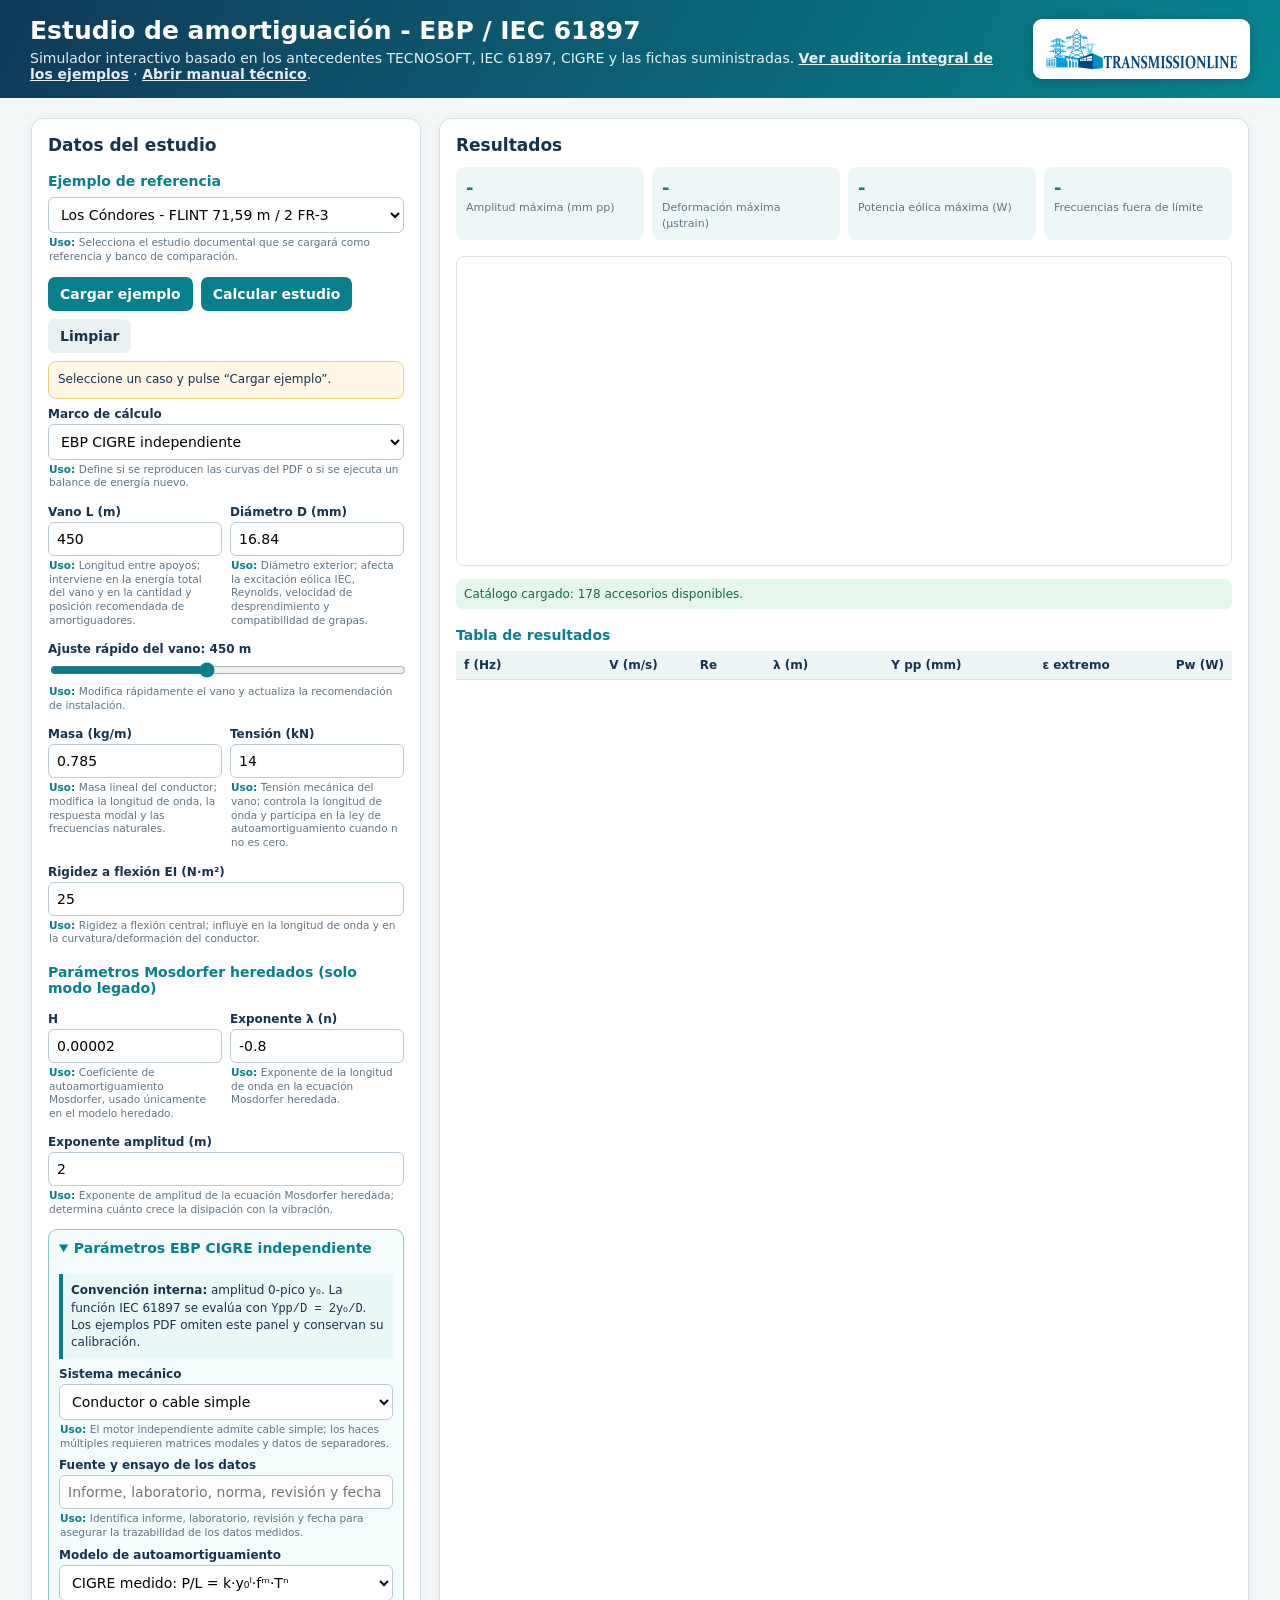
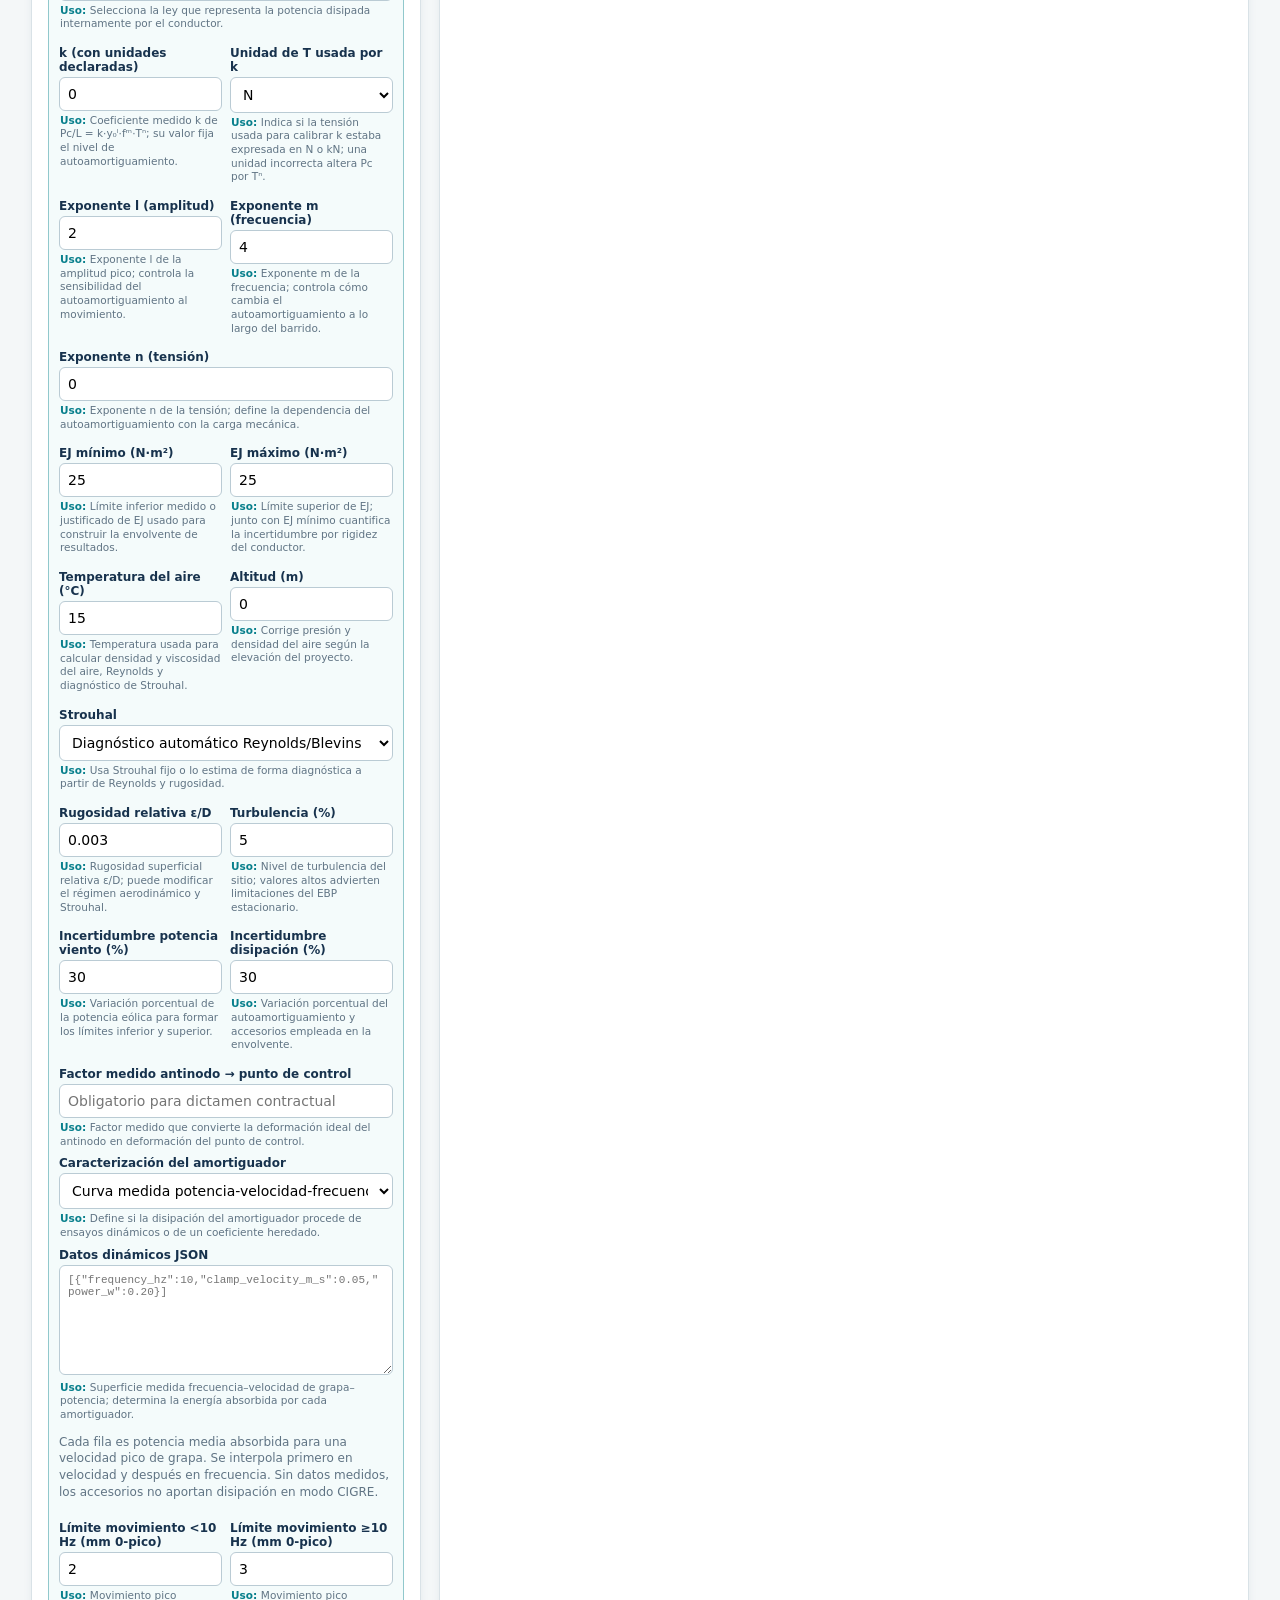
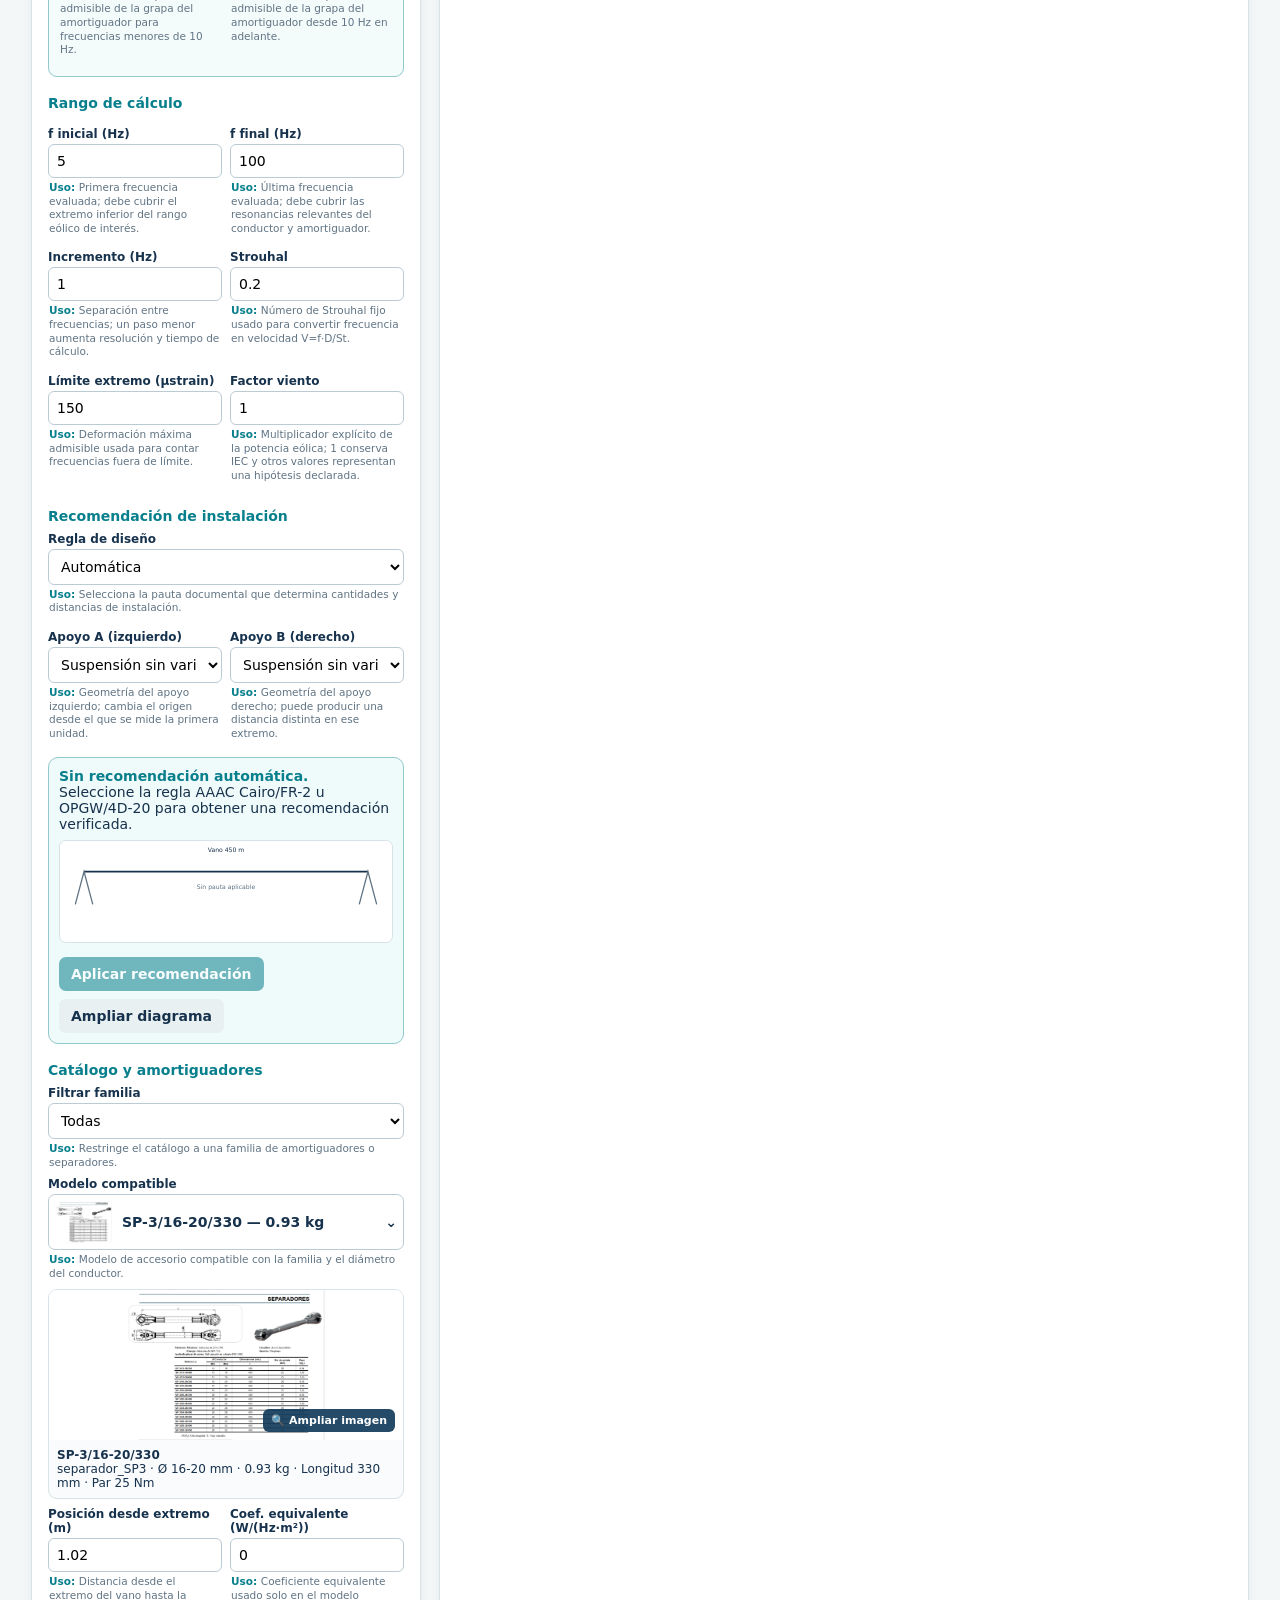
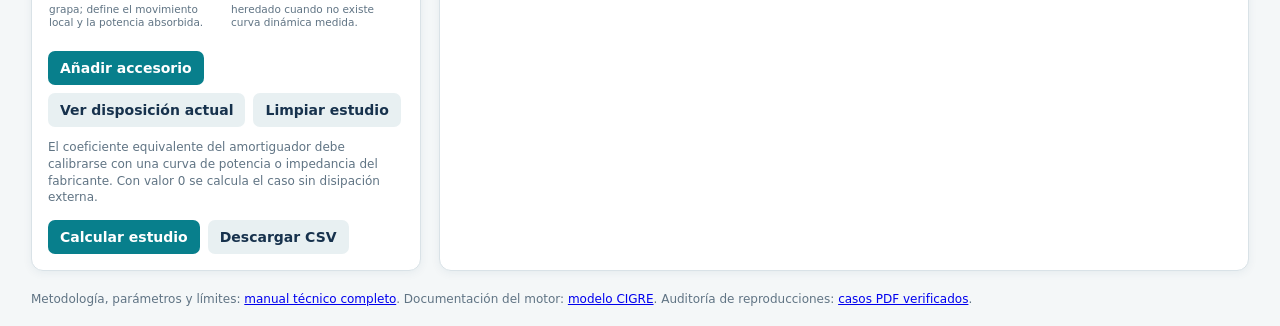
==== commit ae04895c: "Publicar manual técnico en visor web" ====
--- a/index.html
+++ b/index.html
@@ -12,7 +12,7 @@
   </style>
 </head>
 <body>
-<header><div class="header-inner"><div class="header-copy"><h1>Estudio de amortiguación - EBP / IEC 61897</h1><p>Simulador interactivo basado en los antecedentes TECNOSOFT, IEC 61897, CIGRE y las fichas suministradas. <a href="auditoria-ejemplos.html" style="color:white;font-weight:700">Ver auditoría integral de los ejemplos</a>.</p></div><a class="brand-link" href="https://transmissionline.cl/" target="_blank" rel="noopener" aria-label="Visitar Transmission Line"><img src="assets/transmissionline-logo.png" alt="Transmission Line"></a></div></header>
+<header><div class="header-inner"><div class="header-copy"><h1>Estudio de amortiguación - EBP / IEC 61897</h1><p>Simulador interactivo basado en los antecedentes TECNOSOFT, IEC 61897, CIGRE y las fichas suministradas. <a href="auditoria-ejemplos.html" style="color:white;font-weight:700">Ver auditoría integral de los ejemplos</a> · <a href="manual-tecnico.html" target="_blank" rel="noopener" style="color:white;font-weight:700">Abrir manual técnico</a>.</p></div><a class="brand-link" href="https://transmissionline.cl/" target="_blank" rel="noopener" aria-label="Visitar Transmission Line"><img src="assets/transmissionline-logo.png" alt="Transmission Line"></a></div></header>
 <main class="wrap"><div class="grid">
 <section class="card">
   <h2>Datos del estudio</h2>
@@ -67,6 +67,6 @@
 </section></div></main>
   <dialog id="diagramDialog" class="zoom-dialog"><div class="zoom-toolbar"><button type="button" id="zoomOut" class="secondary">−</button><button type="button" id="zoomReset" class="secondary">100%</button><button type="button" id="zoomIn">+</button><span id="zoomLevel">100%</span><button type="button" id="closeDiagram" class="danger">Cerrar</button></div><div id="zoomStage" class="zoom-stage"></div></dialog>
   <dialog id="catalogImageDialog" class="zoom-dialog" aria-labelledby="catalogImageTitle"><div class="zoom-toolbar"><button type="button" id="catalogZoomOut" class="secondary">−</button><button type="button" id="catalogZoomReset" class="secondary">100%</button><button type="button" id="catalogZoomIn">+</button><strong id="catalogImageTitle">Ficha técnica del accesorio</strong><span id="catalogZoomLevel">100%</span><button type="button" id="closeCatalogZoom" class="danger">Cerrar</button></div><div id="catalogZoomStage" class="zoom-stage image-zoom-stage"><img id="catalogImageZoom" alt="Ficha técnica ampliada del accesorio seleccionado"></div></dialog>
-  <p class="hint" style="max-width:1250px;margin:0 auto 20px;padding:0 16px">Metodología, datos obligatorios y límites: <a href="MODELO_CIGRE.md" target="_blank" rel="noopener">documentación del motor CIGRE</a>. Auditoría de reproducciones: <a href="auditoria-ejemplos.html">casos PDF verificados</a>.</p>
-  <script src="app.js?v=20260722-53"></script>
+  <p class="hint" style="max-width:1250px;margin:0 auto 20px;padding:0 16px">Metodología, parámetros y límites: <a href="manual-tecnico.html" target="_blank" rel="noopener">manual técnico completo</a>. Documentación del motor: <a href="MODELO_CIGRE.md" target="_blank" rel="noopener">modelo CIGRE</a>. Auditoría de reproducciones: <a href="auditoria-ejemplos.html">casos PDF verificados</a>.</p>
+  <script src="app.js?v=20260722-55"></script>
 </body></html>
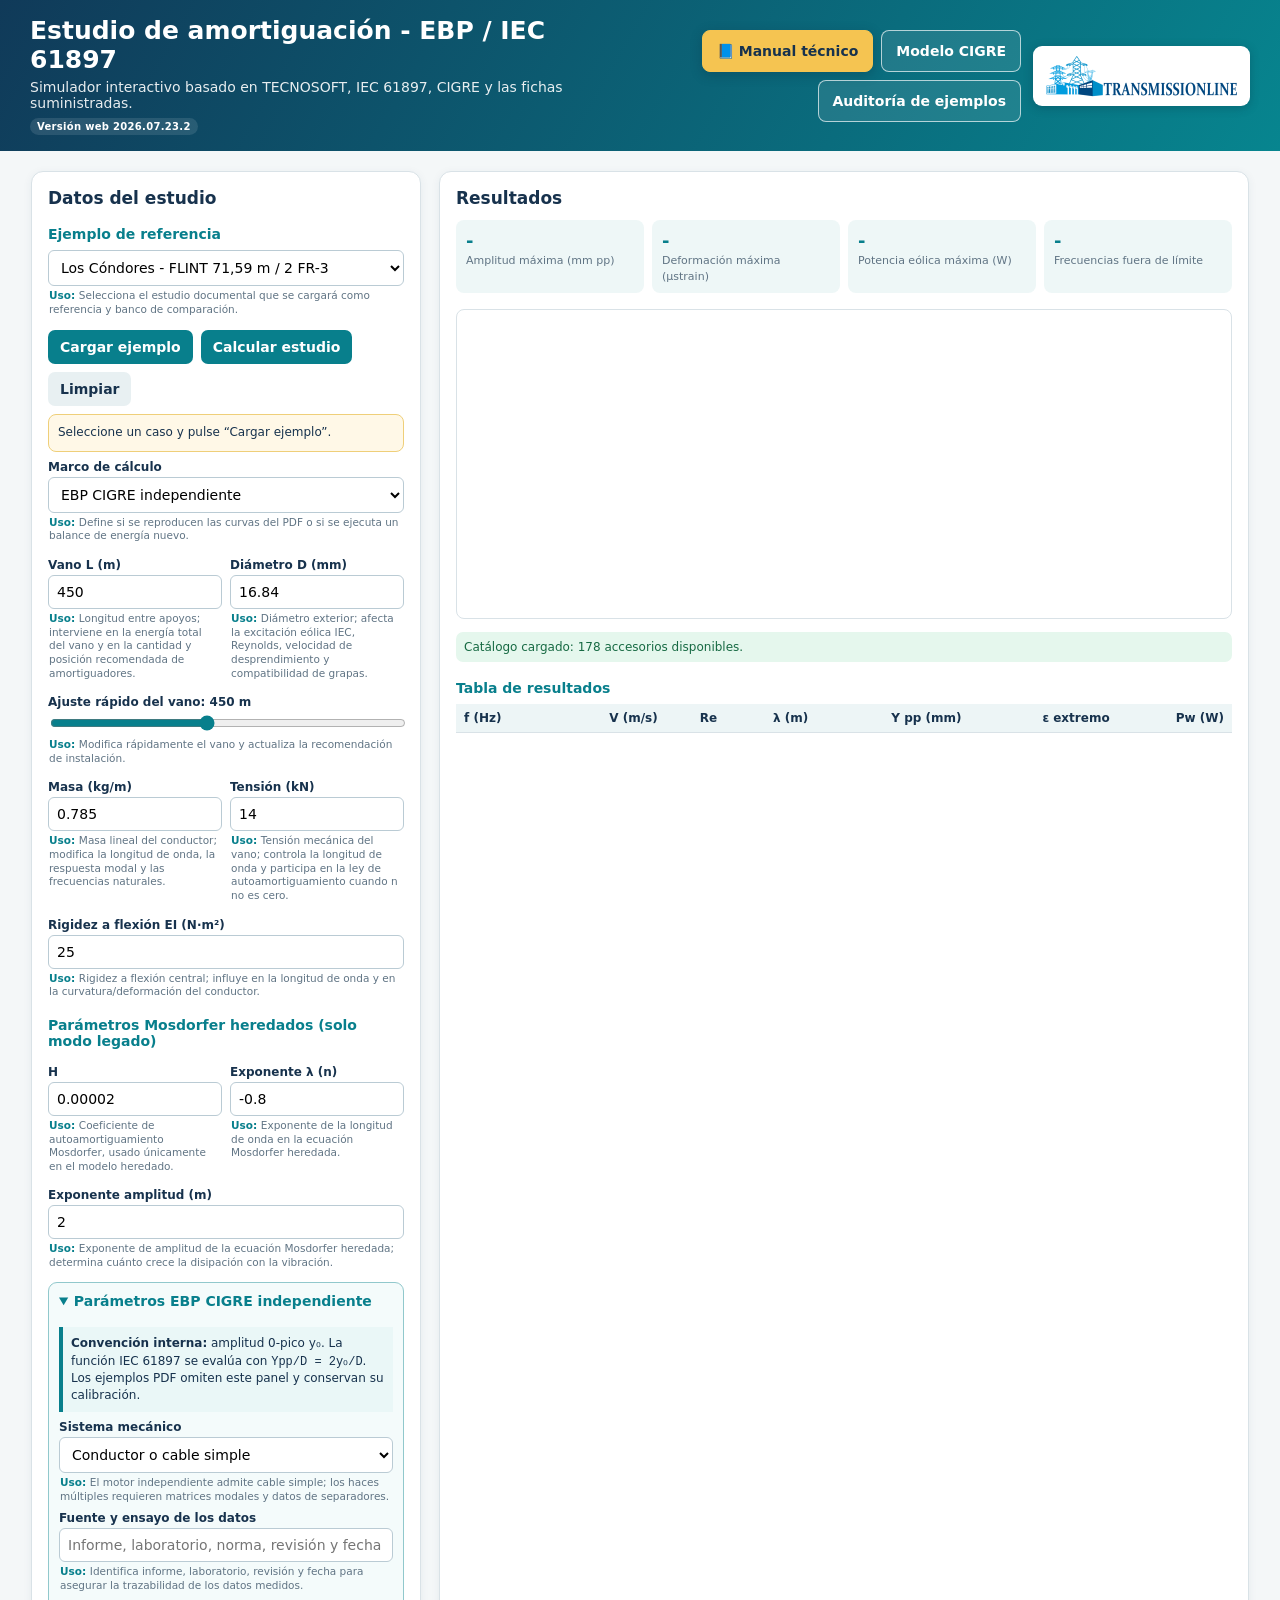
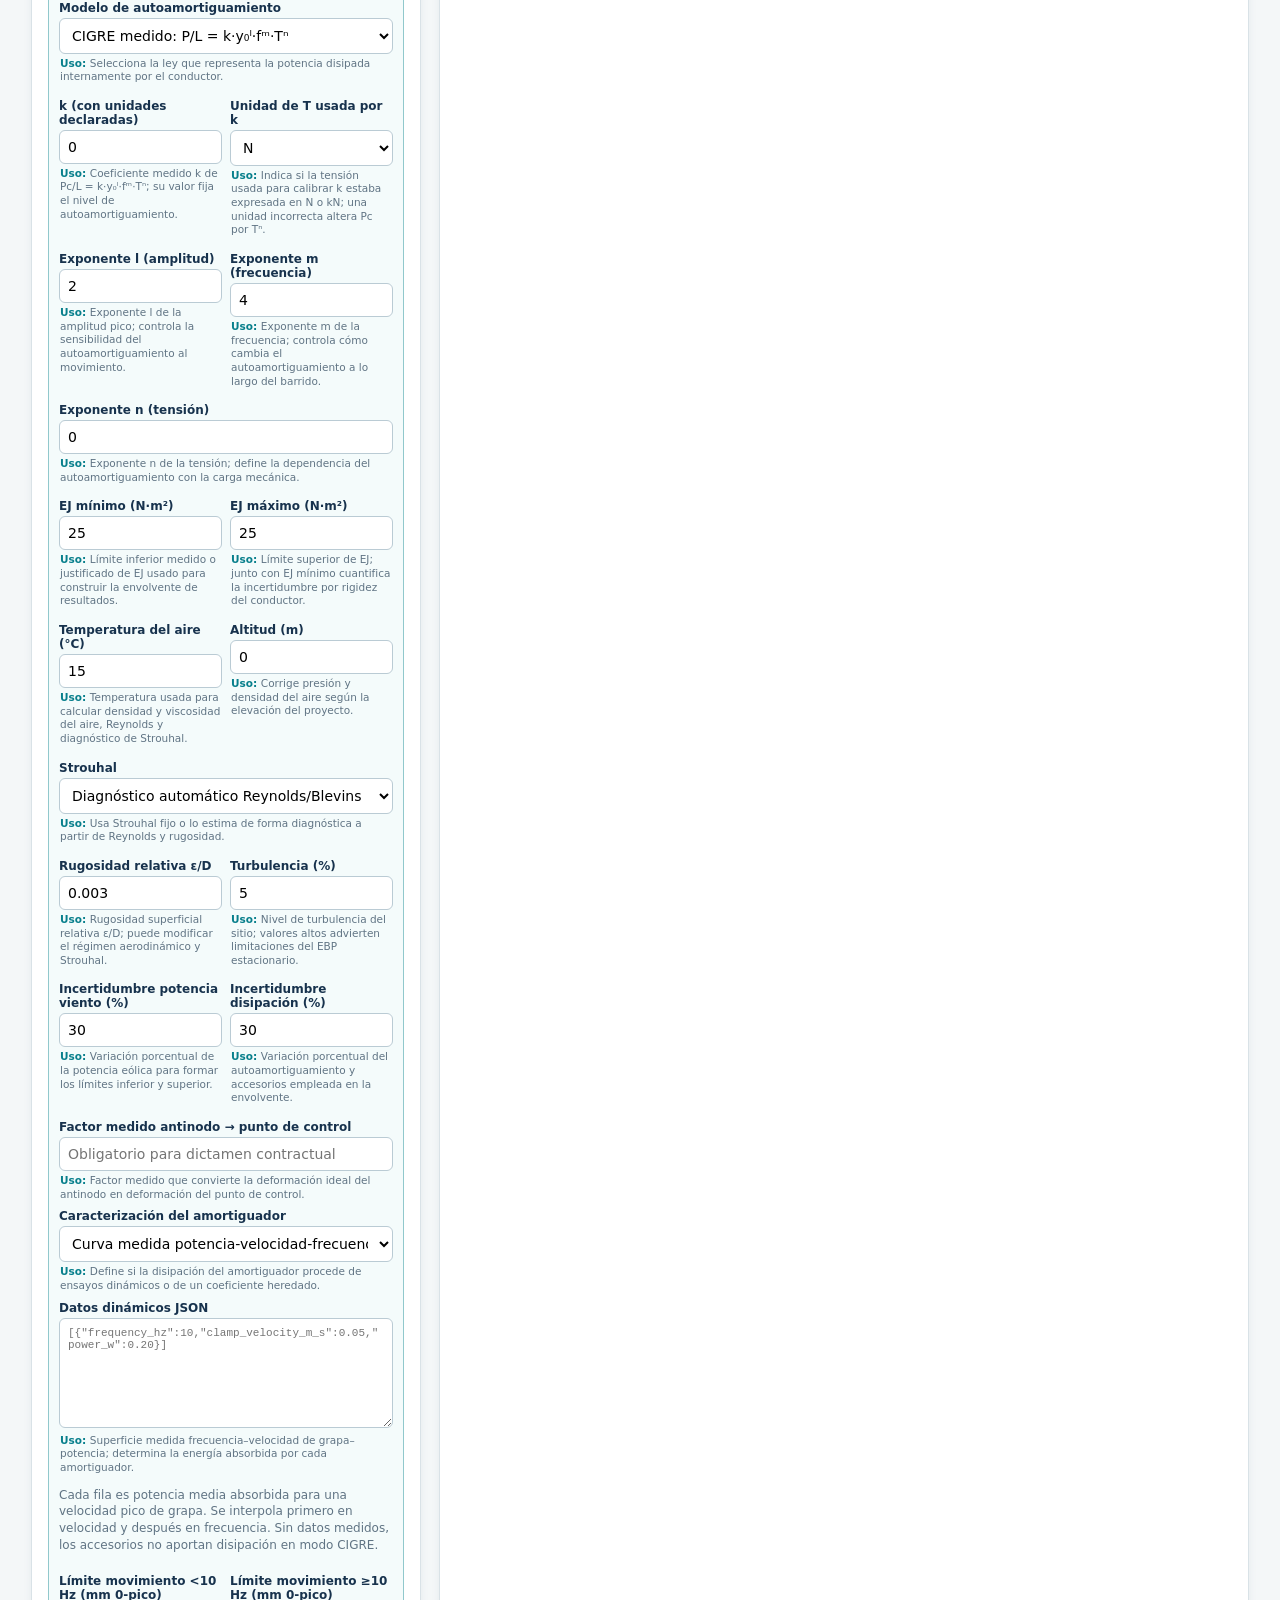
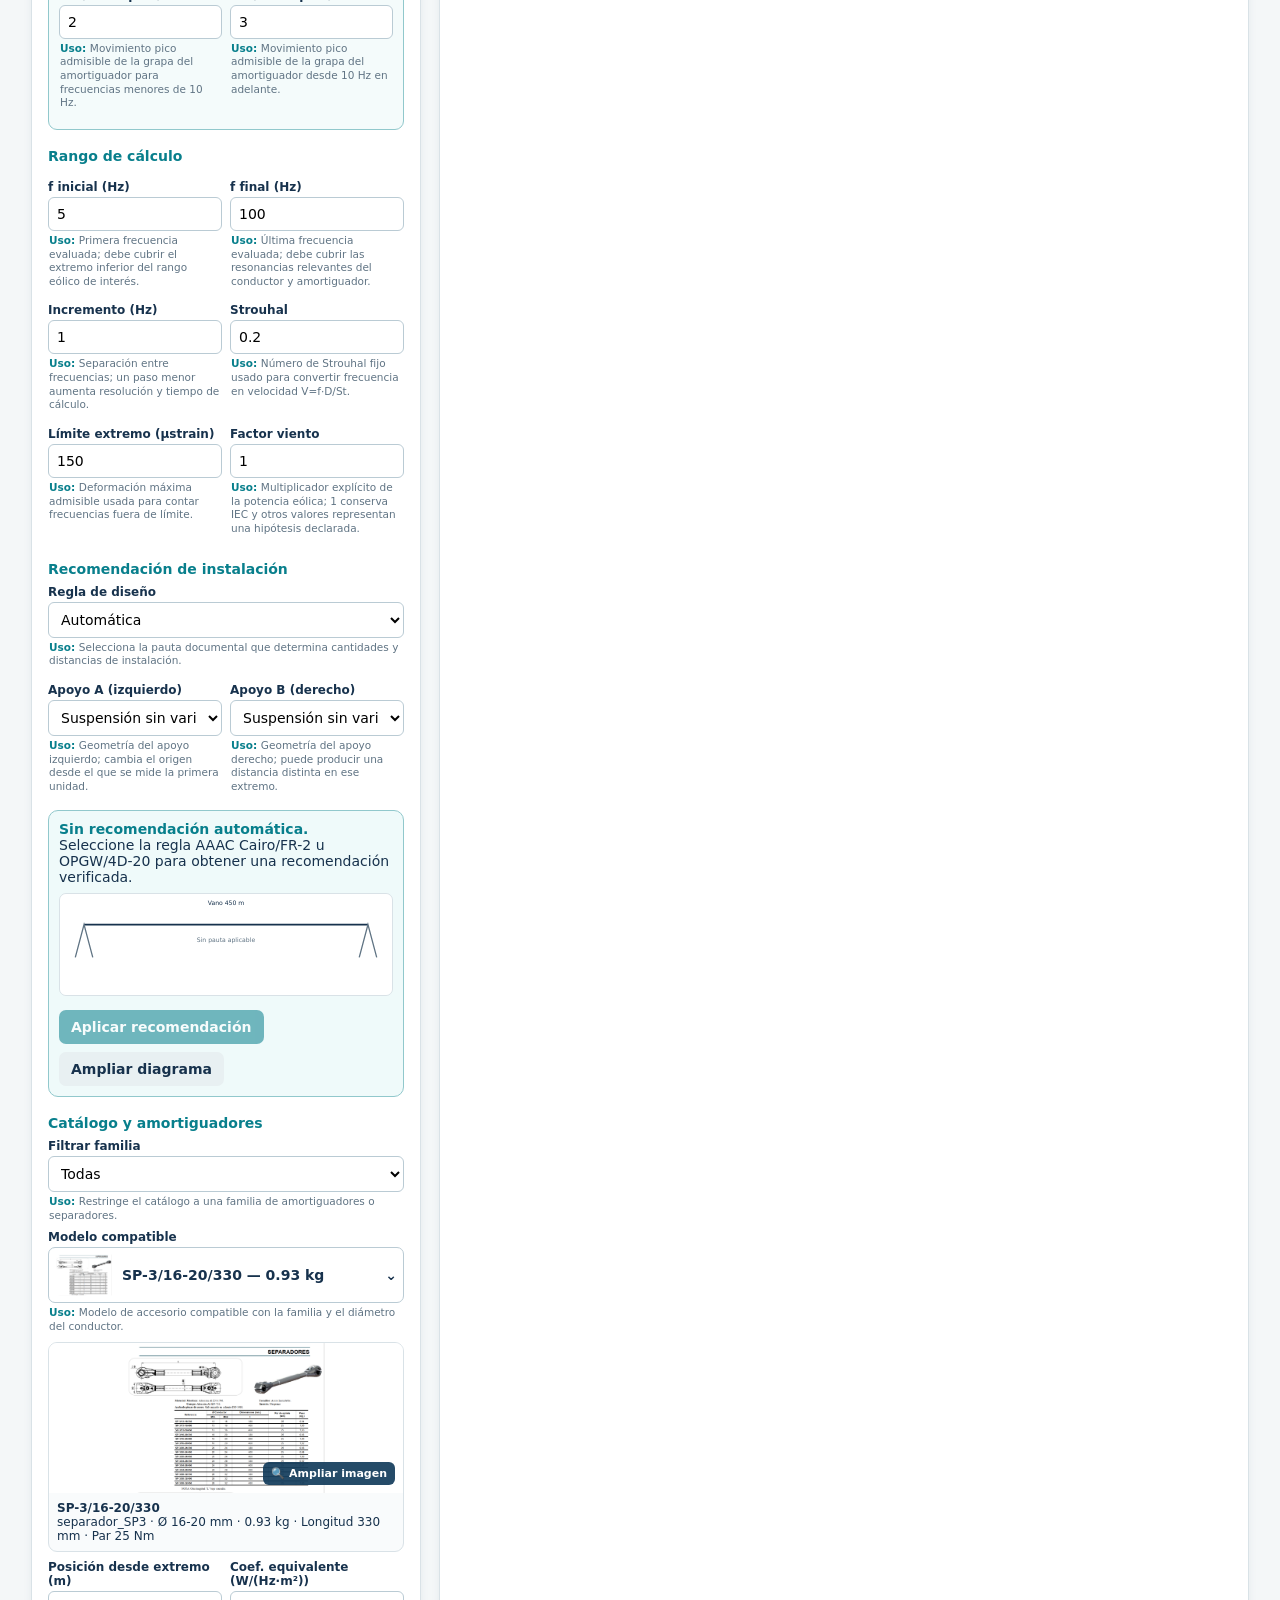
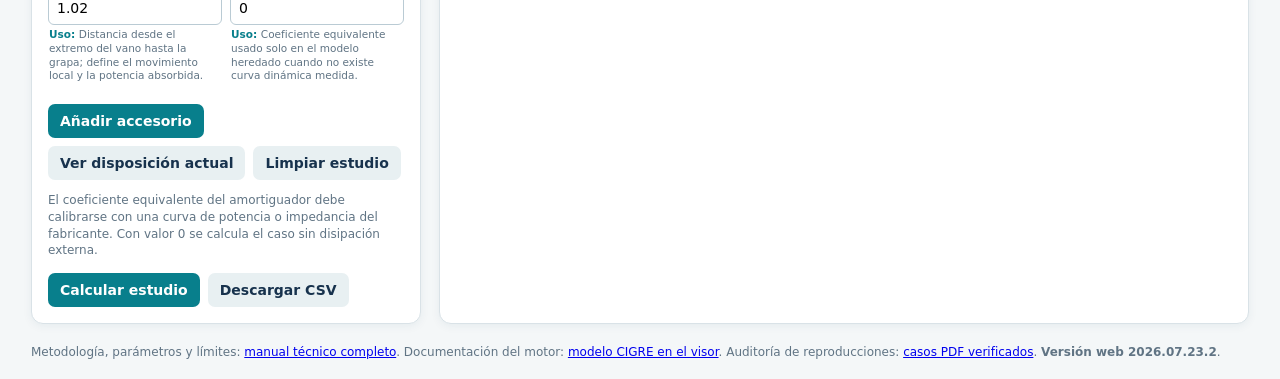
==== commit 19a6b7f9: "Hacer visible el manual técnico" ====
--- a/index.html
+++ b/index.html
@@ -9,10 +9,11 @@
   <style>
     :root{--ink:#17324d;--accent:#087f8c;--bg:#f4f7f8;--card:#fff;--line:#d9e2e7}*{box-sizing:border-box}body{margin:0;background:var(--bg);color:#17324d;font:14px system-ui,Segoe UI,sans-serif}header{background:linear-gradient(120deg,#103a59,#07858f);color:white;padding:16px 30px}.header-inner{display:flex;align-items:center;justify-content:space-between;gap:24px;max-width:1500px;margin:auto}.header-copy{min-width:0}.brand-link{display:flex;align-items:center;flex:0 0 auto;background:#fff;border-radius:9px;padding:9px 13px;box-shadow:0 2px 10px #06263a44;transition:transform .15s ease}.brand-link:hover{transform:translateY(-1px)}.brand-link img{display:block;width:191px;height:42px;object-fit:contain}h1{margin:0;font-size:25px}header p{margin:5px 0 0;opacity:.9}.wrap{max-width:1250px;margin:20px auto;padding:0 16px}.grid{display:grid;grid-template-columns:390px 1fr;gap:18px}.card{background:var(--card);border:1px solid var(--line);border-radius:12px;padding:16px;box-shadow:0 2px 10px #103a5910}h2{font-size:17px;margin:0 0 12px;color:var(--ink)}h3{font-size:14px;margin:18px 0 8px;color:var(--accent)}label{display:block;font-size:12px;font-weight:600;margin:8px 0 3px}input,select,button,textarea{font:inherit}input,select,textarea{width:100%;padding:8px;border:1px solid #bacbd4;border-radius:6px;background:white}textarea{min-height:110px;resize:vertical;font-family:ui-monospace,Consolas,monospace;font-size:11px}input[type=range]{padding:0;accent-color:var(--accent)}button{border:0;border-radius:7px;background:var(--accent);color:white;padding:9px 12px;cursor:pointer;font-weight:600}button:hover{filter:brightness(.94)}button:disabled{opacity:.55;cursor:not-allowed}button.secondary{background:#e8f0f2;color:var(--ink)}button.danger{background:#b33b45}.row{display:grid;grid-template-columns:1fr 1fr;gap:8px}.actions{display:flex;gap:8px;flex-wrap:wrap;margin-top:14px}.hint{font-size:12px;color:#607484;line-height:1.4}.reference-box{border:1px solid #efcf79;background:#fff8e7;border-radius:8px;padding:9px;margin-top:8px;font-size:12px;line-height:1.45}.engine{margin:12px 0;border:1px solid #91c8cc;border-radius:9px;background:#f4fbfb}.engine>summary{cursor:pointer;padding:10px;font-weight:700;color:#087f8c}.engine-body{padding:0 10px 12px}.engine-note{border-left:4px solid #087f8c;background:#eaf7f7;padding:8px;margin:8px 0;font-size:12px;line-height:1.4}.recommendation{border:1px solid #91c8cc;background:#effafa;border-radius:10px;padding:10px;margin:10px 0}.recommendation svg{display:block;width:100%;height:auto;background:white;border:1px solid var(--line);border-radius:7px}.recommendation strong{color:var(--accent)}.diagram-viewport{overflow:auto;background:white;border:1px solid var(--line);border-radius:7px;margin-top:8px}.diagram-viewport svg{border:0;margin:0;transform-origin:top left}.zoom-dialog{width:min(1100px,96vw);height:min(760px,92vh);border:0;border-radius:12px;padding:14px;box-shadow:0 20px 70px #0007}.zoom-dialog::backdrop{background:#102a3ccc}.zoom-toolbar{display:flex;gap:8px;align-items:center;margin-bottom:10px}.zoom-toolbar span{margin-left:auto;font-weight:700}.zoom-stage{height:calc(100% - 54px);overflow:auto;border:1px solid var(--line);background:#f7fafb}.zoom-stage svg{width:900px;height:auto;transform-origin:top left;background:white}.image-zoom-stage{display:block;text-align:left;padding:16px}.image-zoom-stage img{display:block;max-width:none;height:auto;transform-origin:top left;background:white;box-shadow:0 2px 10px #17324d22}.hidden-select{position:absolute!important;width:1px!important;height:1px!important;overflow:hidden;clip:rect(0,0,0,0);white-space:nowrap}.catalog-picker{position:relative}.catalog-toggle{width:100%;display:flex;align-items:center;gap:9px;text-align:left;background:white;color:var(--ink);border:1px solid #bacbd4;padding:6px}.catalog-toggle img{width:58px;height:42px;object-fit:contain;border-radius:4px;background:#fff}.catalog-toggle span{flex:1;font-weight:600}.catalog-menu{position:absolute;z-index:20;left:0;right:0;top:100%;max-height:330px;overflow:auto;background:white;border:1px solid #9eb4bf;border-radius:8px;box-shadow:0 10px 30px #17324d33;margin-top:4px}.catalog-option{width:100%;display:grid;grid-template-columns:72px 1fr;gap:8px;align-items:center;text-align:left;background:white;color:var(--ink);border-radius:0;border-bottom:1px solid var(--line);padding:7px}.catalog-option:hover{background:#edf7f7}.catalog-option img{width:72px;height:54px;object-fit:contain}.catalog-option small{display:block;color:#607484;font-weight:400}.catalog-preview{margin-top:9px;border:1px solid var(--line);border-radius:9px;overflow:hidden;background:#f9fbfc}.catalog-image-button{position:relative;display:block;width:100%;padding:0;border-radius:0;background:white;color:var(--ink)}.catalog-image-button:hover{filter:none}.catalog-image-button:focus-visible{outline:3px solid #24a8b3;outline-offset:-3px}.catalog-image-button img{display:block;width:100%;height:150px;object-fit:contain;background:white}.catalog-image-button span{position:absolute;right:8px;bottom:8px;padding:5px 8px;border-radius:6px;background:#103a59e8;color:#fff;font-size:11px}.catalog-preview>div{padding:8px;font-size:12px}.damper{border:1px solid var(--line);border-radius:8px;padding:8px;margin:8px 0}.damper strong{display:block}.damper .row{grid-template-columns:1fr 1fr 32px;align-items:end}.damper button{padding:7px;background:#b33b45}.table-wrap{overflow:auto;max-height:360px}table{border-collapse:collapse;width:100%;font-size:12px}th,td{padding:7px 8px;border-bottom:1px solid var(--line);text-align:right;white-space:nowrap}th:first-child,td:first-child{text-align:left}th{background:#edf5f6;color:var(--ink);position:sticky;top:0}.metrics{display:grid;grid-template-columns:repeat(4,1fr);gap:8px;margin:0 0 16px}.metric{background:#eef7f7;border-radius:8px;padding:10px}.metric b{display:block;font-size:18px;color:#087f8c}.metric span{font-size:11px;color:#607484}.chart{width:100%;height:310px;border:1px solid var(--line);border-radius:8px;background:#fff}.status{font-size:12px;padding:8px;border-radius:7px;background:#fff5dc;color:#76510b;margin-top:10px}.ok{background:#e5f7ed;color:#176a43}.bad{background:#ffe9ea;color:#8d2530}@media(max-width:900px){.header-inner{align-items:flex-start}.brand-link img{width:150px;height:auto}.grid{grid-template-columns:1fr}.metrics{grid-template-columns:repeat(2,1fr)}}@media(max-width:650px){header{padding:14px 16px}.header-inner{flex-direction:column;gap:12px}.brand-link{align-self:flex-start}h1{font-size:21px}.zoom-toolbar{flex-wrap:wrap}.zoom-toolbar span{margin-left:0}}
     .field-help{display:block;margin:3px 1px 7px;color:#607484;font-size:10.5px;font-weight:400;line-height:1.3}.field-help::before{content:"Uso: ";color:#087f8c;font-weight:700}
+    .grid,.card{min-width:0}.header-side{display:flex;align-items:center;gap:12px}.header-nav{display:flex;gap:8px;flex-wrap:wrap;justify-content:flex-end}.header-action{display:inline-flex;align-items:center;justify-content:center;min-height:42px;padding:9px 14px;border:1px solid #ffffffaa;border-radius:8px;color:#fff;background:#ffffff18;font-weight:800;text-decoration:none;white-space:nowrap}.header-action:hover{background:#fff;color:#075f68}.header-action.primary{border-color:#f5c451;background:#f5c451;color:#17324d;box-shadow:0 3px 12px #06263a44}.release-badge{display:inline-block;margin-top:7px;padding:3px 7px;border-radius:99px;background:#ffffff1c;font-size:10px;font-weight:700;letter-spacing:.03em}@media(max-width:900px){.grid{grid-template-columns:minmax(0,1fr)}.header-side{align-items:flex-end;flex-direction:column}.header-nav{justify-content:flex-end}}@media(max-width:650px){.header-side{width:100%;align-items:stretch}.header-nav{justify-content:flex-start}.header-action{flex:1 1 auto}.brand-link{align-self:flex-start}}
   </style>
 </head>
 <body>
-<header><div class="header-inner"><div class="header-copy"><h1>Estudio de amortiguación - EBP / IEC 61897</h1><p>Simulador interactivo basado en los antecedentes TECNOSOFT, IEC 61897, CIGRE y las fichas suministradas. <a href="auditoria-ejemplos.html" style="color:white;font-weight:700">Ver auditoría integral de los ejemplos</a> · <a href="manual-tecnico.html" target="_blank" rel="noopener" style="color:white;font-weight:700">Abrir manual técnico</a>.</p></div><a class="brand-link" href="https://transmissionline.cl/" target="_blank" rel="noopener" aria-label="Visitar Transmission Line"><img src="assets/transmissionline-logo.png" alt="Transmission Line"></a></div></header>
+<header><div class="header-inner"><div class="header-copy"><h1>Estudio de amortiguación - EBP / IEC 61897</h1><p>Simulador interactivo basado en TECNOSOFT, IEC 61897, CIGRE y las fichas suministradas.</p><span class="release-badge">Versión web 2026.07.23.2</span></div><div class="header-side"><nav class="header-nav" aria-label="Documentación técnica"><a class="header-action primary" href="manual-tecnico.html" target="_blank" rel="noopener">📘 Manual técnico</a><a class="header-action" href="manual-tecnico.html?documento=modelo-cigre" target="_blank" rel="noopener">Modelo CIGRE</a><a class="header-action" href="auditoria-ejemplos.html">Auditoría de ejemplos</a></nav><a class="brand-link" href="https://transmissionline.cl/" target="_blank" rel="noopener" aria-label="Visitar Transmission Line"><img src="assets/transmissionline-logo.png" alt="Transmission Line"></a></div></div></header>
 <main class="wrap"><div class="grid">
 <section class="card">
   <h2>Datos del estudio</h2>
@@ -67,6 +68,6 @@
 </section></div></main>
   <dialog id="diagramDialog" class="zoom-dialog"><div class="zoom-toolbar"><button type="button" id="zoomOut" class="secondary">−</button><button type="button" id="zoomReset" class="secondary">100%</button><button type="button" id="zoomIn">+</button><span id="zoomLevel">100%</span><button type="button" id="closeDiagram" class="danger">Cerrar</button></div><div id="zoomStage" class="zoom-stage"></div></dialog>
   <dialog id="catalogImageDialog" class="zoom-dialog" aria-labelledby="catalogImageTitle"><div class="zoom-toolbar"><button type="button" id="catalogZoomOut" class="secondary">−</button><button type="button" id="catalogZoomReset" class="secondary">100%</button><button type="button" id="catalogZoomIn">+</button><strong id="catalogImageTitle">Ficha técnica del accesorio</strong><span id="catalogZoomLevel">100%</span><button type="button" id="closeCatalogZoom" class="danger">Cerrar</button></div><div id="catalogZoomStage" class="zoom-stage image-zoom-stage"><img id="catalogImageZoom" alt="Ficha técnica ampliada del accesorio seleccionado"></div></dialog>
-  <p class="hint" style="max-width:1250px;margin:0 auto 20px;padding:0 16px">Metodología, parámetros y límites: <a href="manual-tecnico.html" target="_blank" rel="noopener">manual técnico completo</a>. Documentación del motor: <a href="MODELO_CIGRE.md" target="_blank" rel="noopener">modelo CIGRE</a>. Auditoría de reproducciones: <a href="auditoria-ejemplos.html">casos PDF verificados</a>.</p>
+  <p class="hint" style="max-width:1250px;margin:0 auto 20px;padding:0 16px">Metodología, parámetros y límites: <a href="manual-tecnico.html" target="_blank" rel="noopener">manual técnico completo</a>. Documentación del motor: <a href="manual-tecnico.html?documento=modelo-cigre" target="_blank" rel="noopener">modelo CIGRE en el visor</a>. Auditoría de reproducciones: <a href="auditoria-ejemplos.html">casos PDF verificados</a>. <strong>Versión web 2026.07.23.2</strong>.</p>
   <script src="app.js?v=20260722-55"></script>
 </body></html>
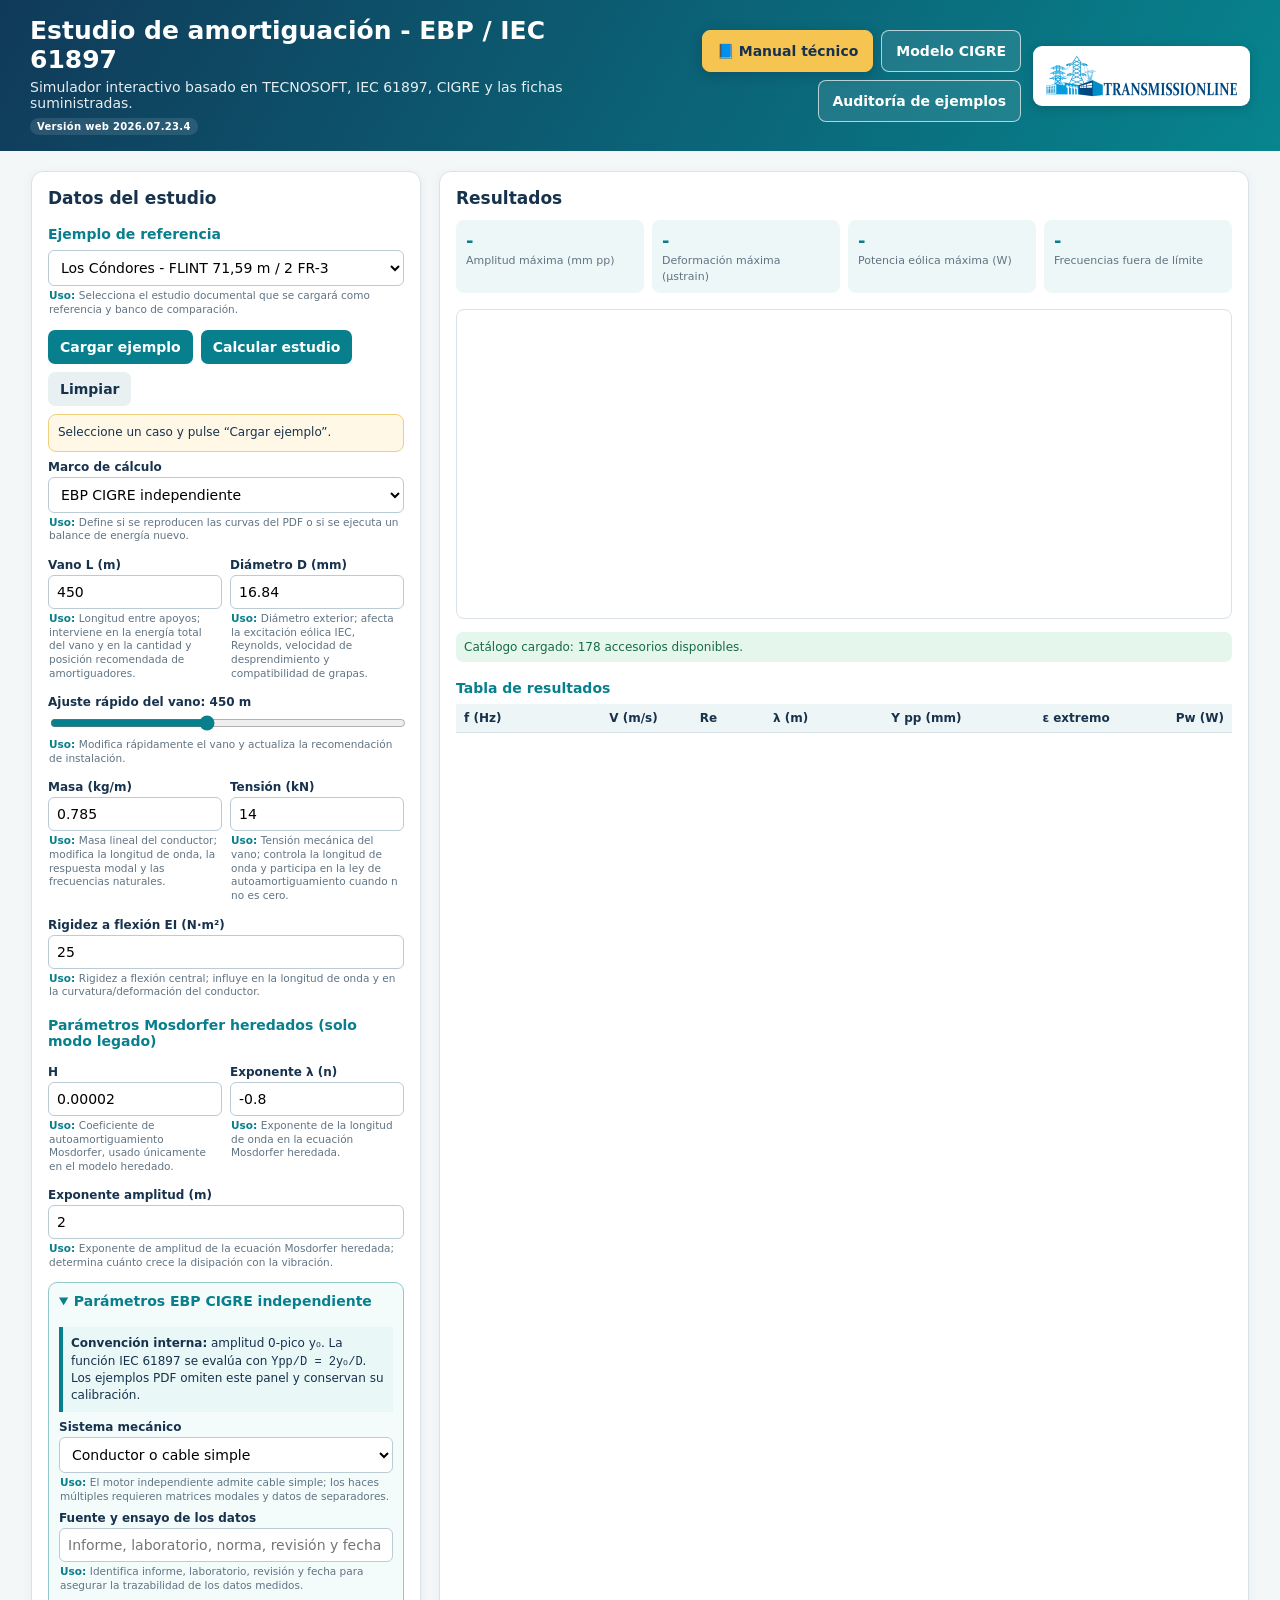
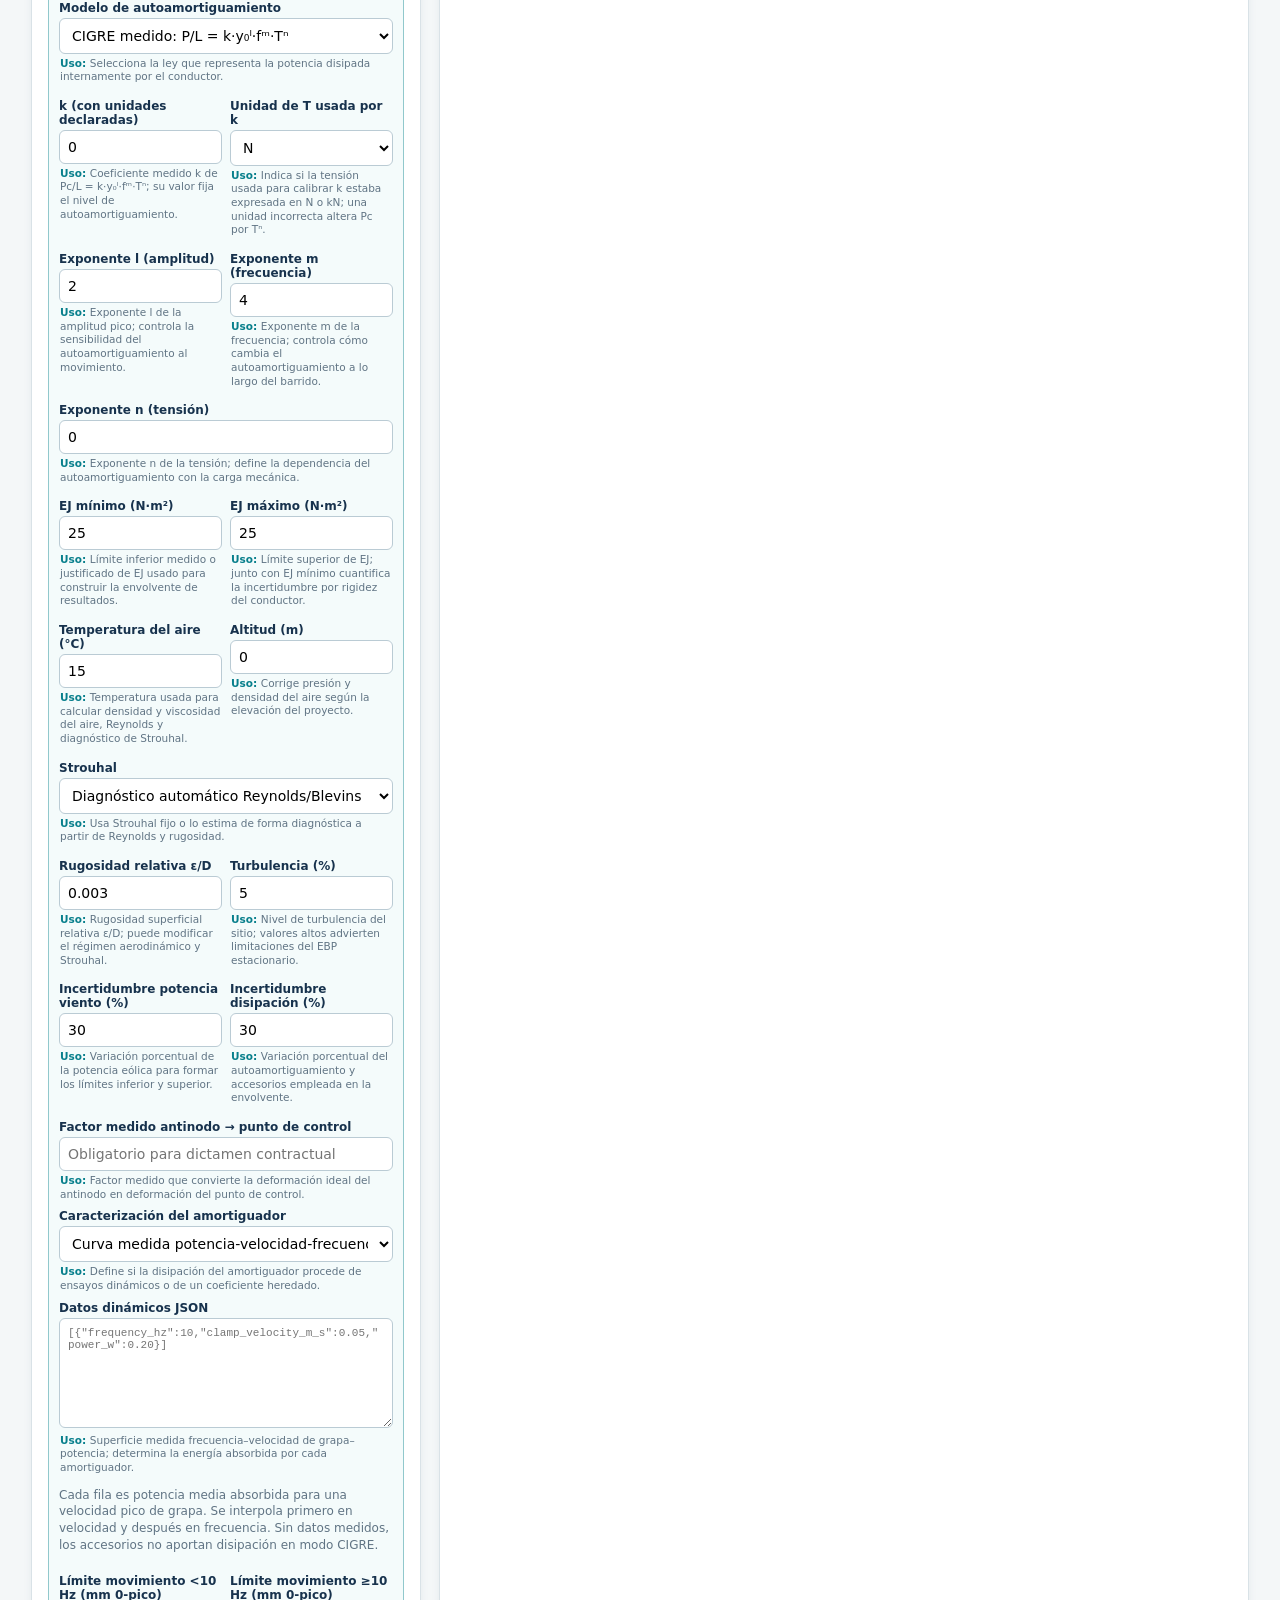
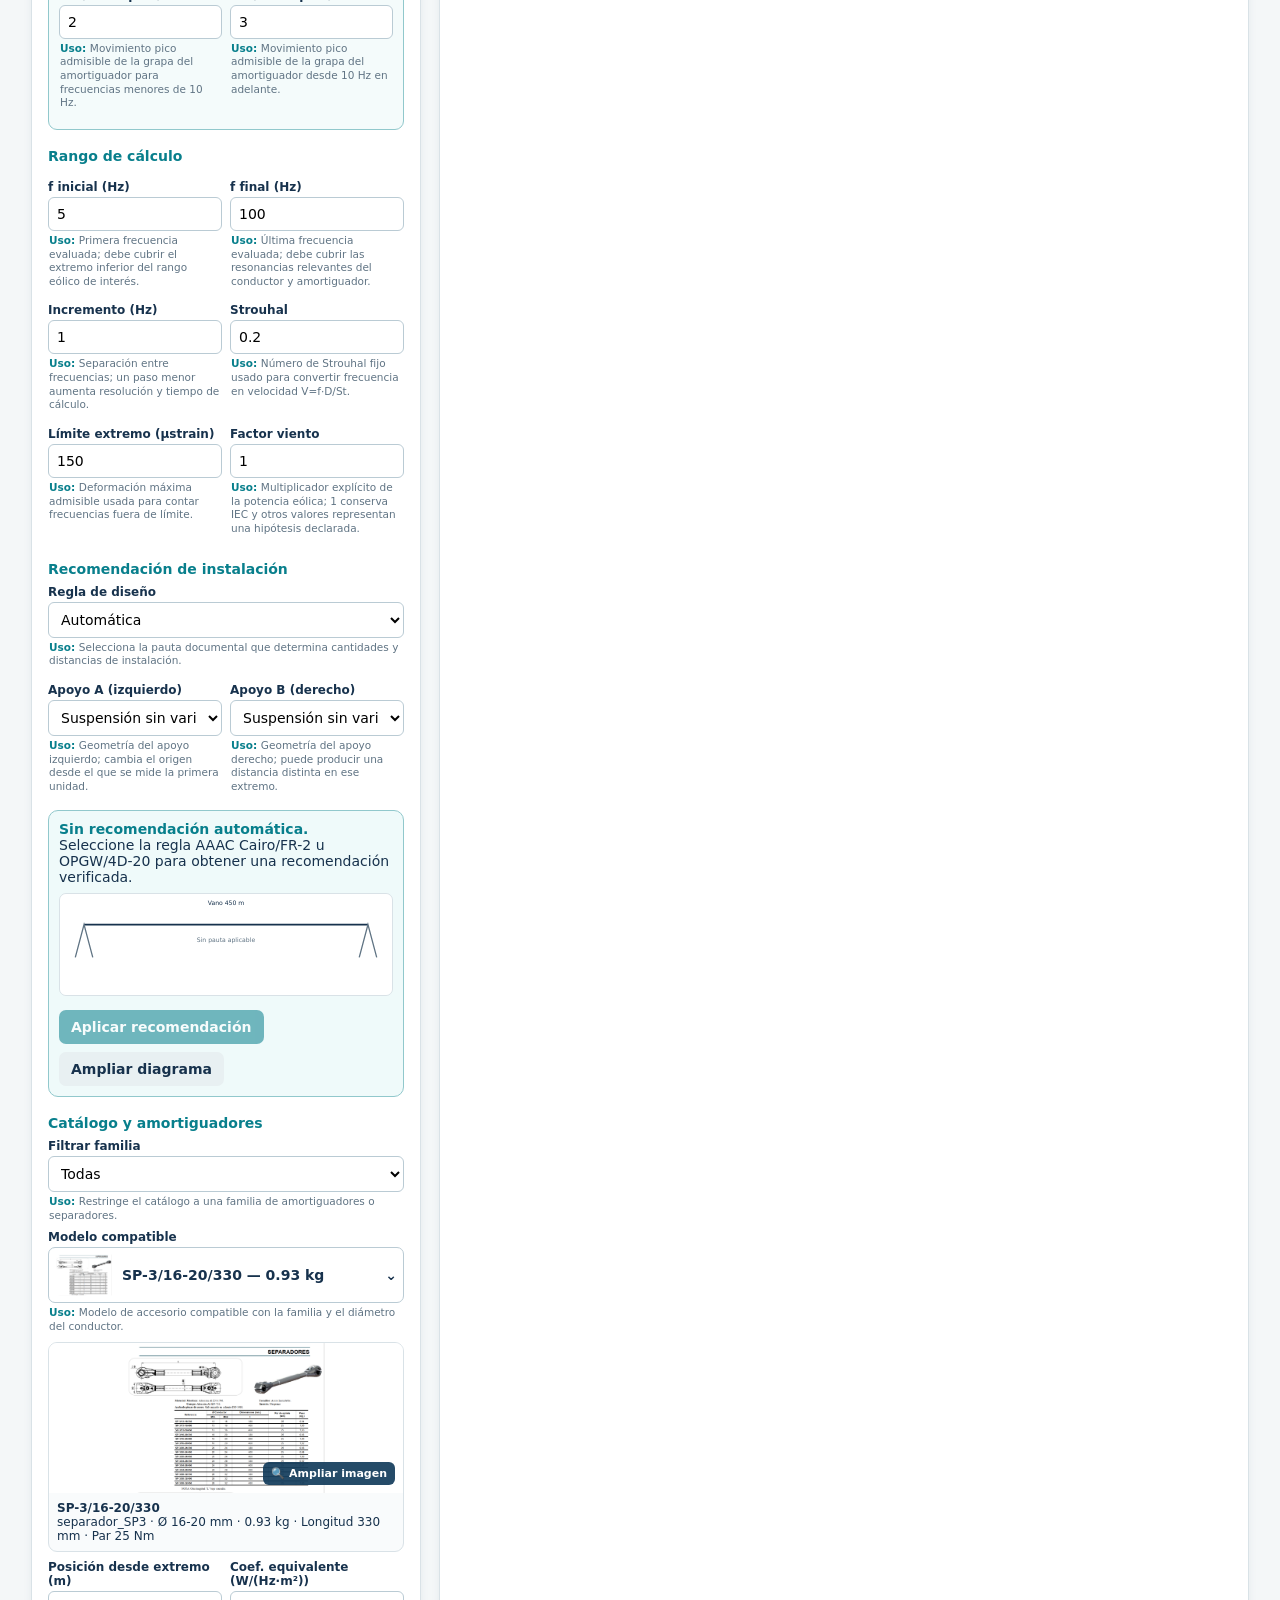
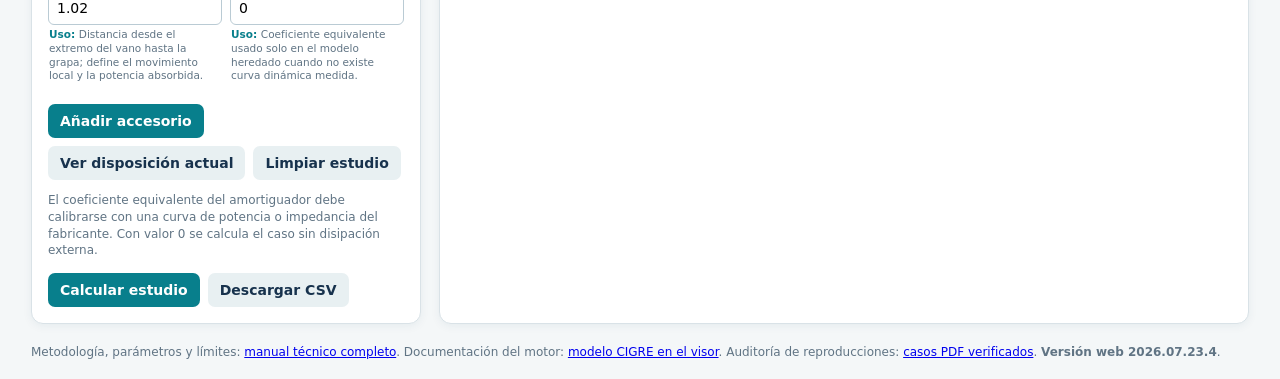
==== commit 51b98af1: "Corregir variables matemáticas del manual" ====
--- a/index.html
+++ b/index.html
@@ -13,7 +13,7 @@
   </style>
 </head>
 <body>
-<header><div class="header-inner"><div class="header-copy"><h1>Estudio de amortiguación - EBP / IEC 61897</h1><p>Simulador interactivo basado en TECNOSOFT, IEC 61897, CIGRE y las fichas suministradas.</p><span class="release-badge">Versión web 2026.07.23.2</span></div><div class="header-side"><nav class="header-nav" aria-label="Documentación técnica"><a class="header-action primary" href="manual-tecnico.html" target="_blank" rel="noopener">📘 Manual técnico</a><a class="header-action" href="manual-tecnico.html?documento=modelo-cigre" target="_blank" rel="noopener">Modelo CIGRE</a><a class="header-action" href="auditoria-ejemplos.html">Auditoría de ejemplos</a></nav><a class="brand-link" href="https://transmissionline.cl/" target="_blank" rel="noopener" aria-label="Visitar Transmission Line"><img src="assets/transmissionline-logo.png" alt="Transmission Line"></a></div></div></header>
+<header><div class="header-inner"><div class="header-copy"><h1>Estudio de amortiguación - EBP / IEC 61897</h1><p>Simulador interactivo basado en TECNOSOFT, IEC 61897, CIGRE y las fichas suministradas.</p><span class="release-badge">Versión web 2026.07.23.4</span></div><div class="header-side"><nav class="header-nav" aria-label="Documentación técnica"><a class="header-action primary" href="manual-tecnico.html" target="_blank" rel="noopener">📘 Manual técnico</a><a class="header-action" href="manual-tecnico.html?documento=modelo-cigre" target="_blank" rel="noopener">Modelo CIGRE</a><a class="header-action" href="auditoria-ejemplos.html">Auditoría de ejemplos</a></nav><a class="brand-link" href="https://transmissionline.cl/" target="_blank" rel="noopener" aria-label="Visitar Transmission Line"><img src="assets/transmissionline-logo.png" alt="Transmission Line"></a></div></div></header>
 <main class="wrap"><div class="grid">
 <section class="card">
   <h2>Datos del estudio</h2>
@@ -68,6 +68,6 @@
 </section></div></main>
   <dialog id="diagramDialog" class="zoom-dialog"><div class="zoom-toolbar"><button type="button" id="zoomOut" class="secondary">−</button><button type="button" id="zoomReset" class="secondary">100%</button><button type="button" id="zoomIn">+</button><span id="zoomLevel">100%</span><button type="button" id="closeDiagram" class="danger">Cerrar</button></div><div id="zoomStage" class="zoom-stage"></div></dialog>
   <dialog id="catalogImageDialog" class="zoom-dialog" aria-labelledby="catalogImageTitle"><div class="zoom-toolbar"><button type="button" id="catalogZoomOut" class="secondary">−</button><button type="button" id="catalogZoomReset" class="secondary">100%</button><button type="button" id="catalogZoomIn">+</button><strong id="catalogImageTitle">Ficha técnica del accesorio</strong><span id="catalogZoomLevel">100%</span><button type="button" id="closeCatalogZoom" class="danger">Cerrar</button></div><div id="catalogZoomStage" class="zoom-stage image-zoom-stage"><img id="catalogImageZoom" alt="Ficha técnica ampliada del accesorio seleccionado"></div></dialog>
-  <p class="hint" style="max-width:1250px;margin:0 auto 20px;padding:0 16px">Metodología, parámetros y límites: <a href="manual-tecnico.html" target="_blank" rel="noopener">manual técnico completo</a>. Documentación del motor: <a href="manual-tecnico.html?documento=modelo-cigre" target="_blank" rel="noopener">modelo CIGRE en el visor</a>. Auditoría de reproducciones: <a href="auditoria-ejemplos.html">casos PDF verificados</a>. <strong>Versión web 2026.07.23.2</strong>.</p>
+  <p class="hint" style="max-width:1250px;margin:0 auto 20px;padding:0 16px">Metodología, parámetros y límites: <a href="manual-tecnico.html" target="_blank" rel="noopener">manual técnico completo</a>. Documentación del motor: <a href="manual-tecnico.html?documento=modelo-cigre" target="_blank" rel="noopener">modelo CIGRE en el visor</a>. Auditoría de reproducciones: <a href="auditoria-ejemplos.html">casos PDF verificados</a>. <strong>Versión web 2026.07.23.4</strong>.</p>
   <script src="app.js?v=20260722-55"></script>
 </body></html>
